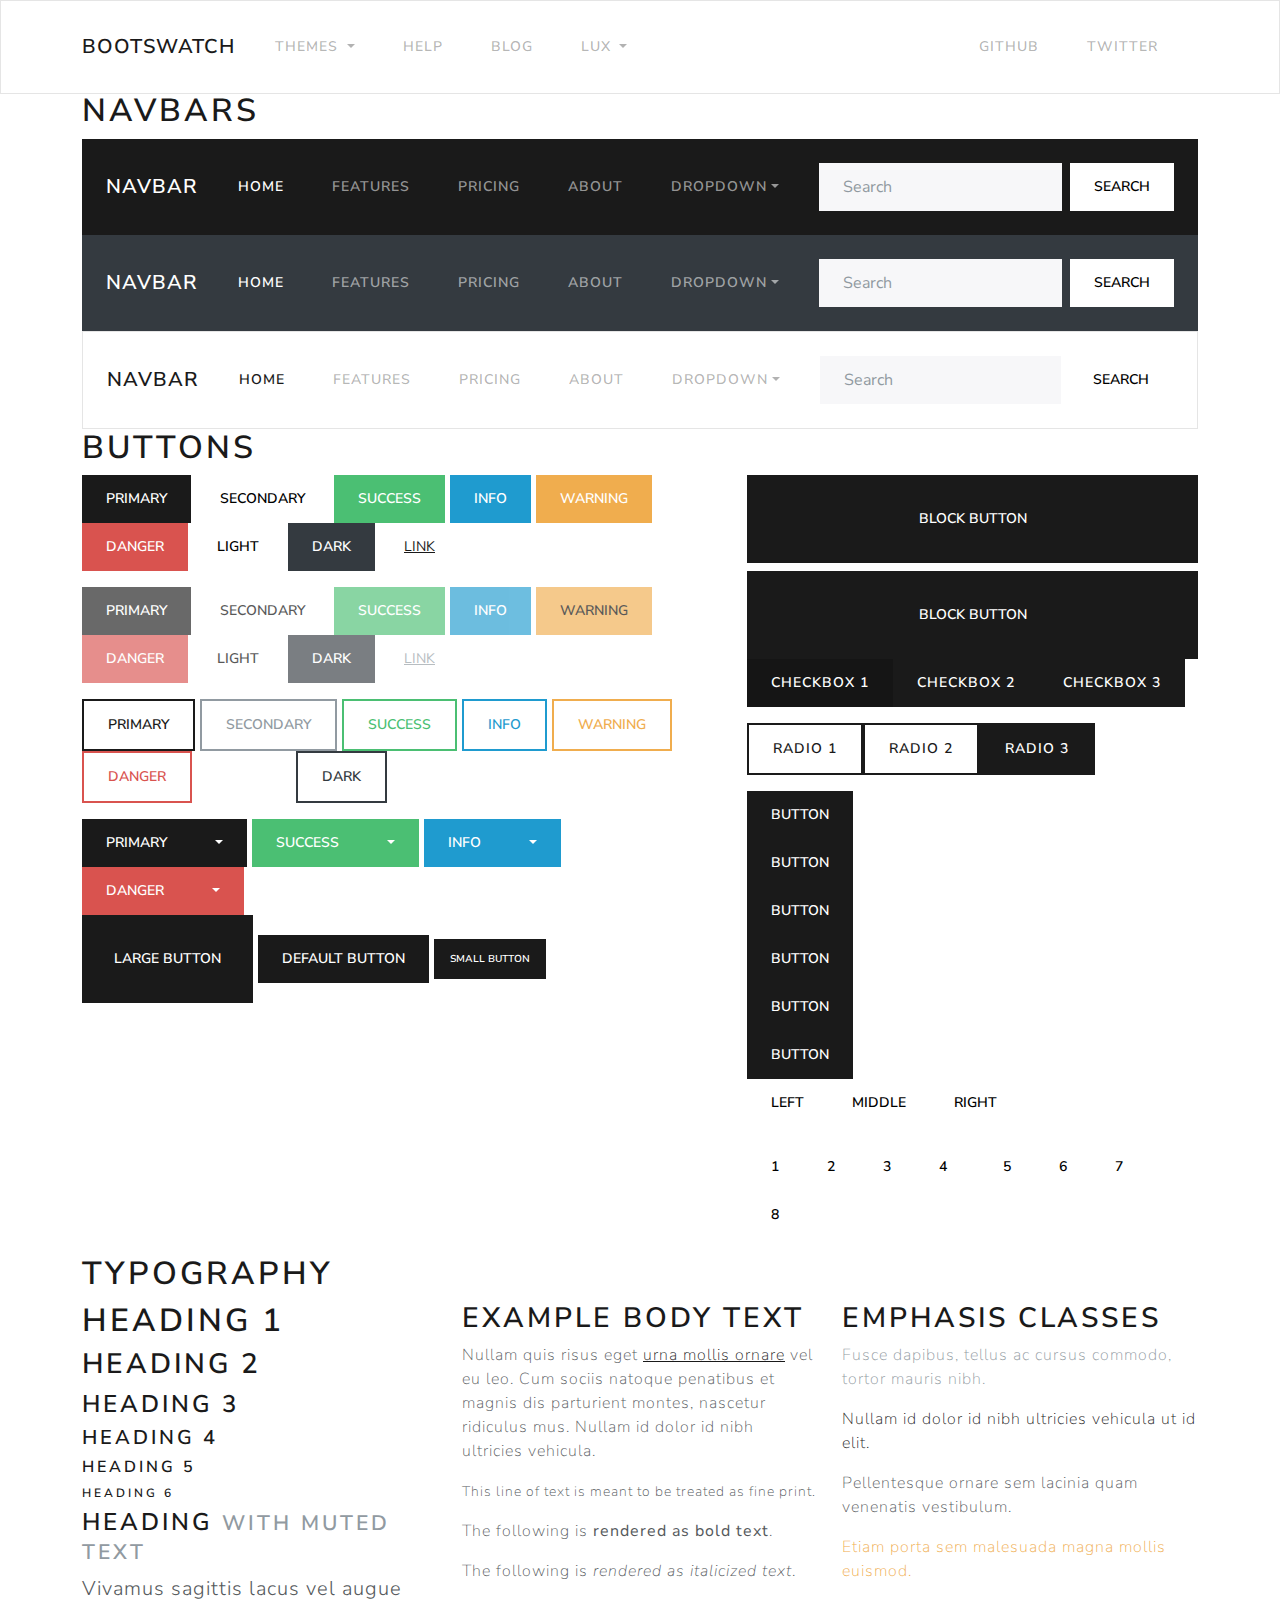
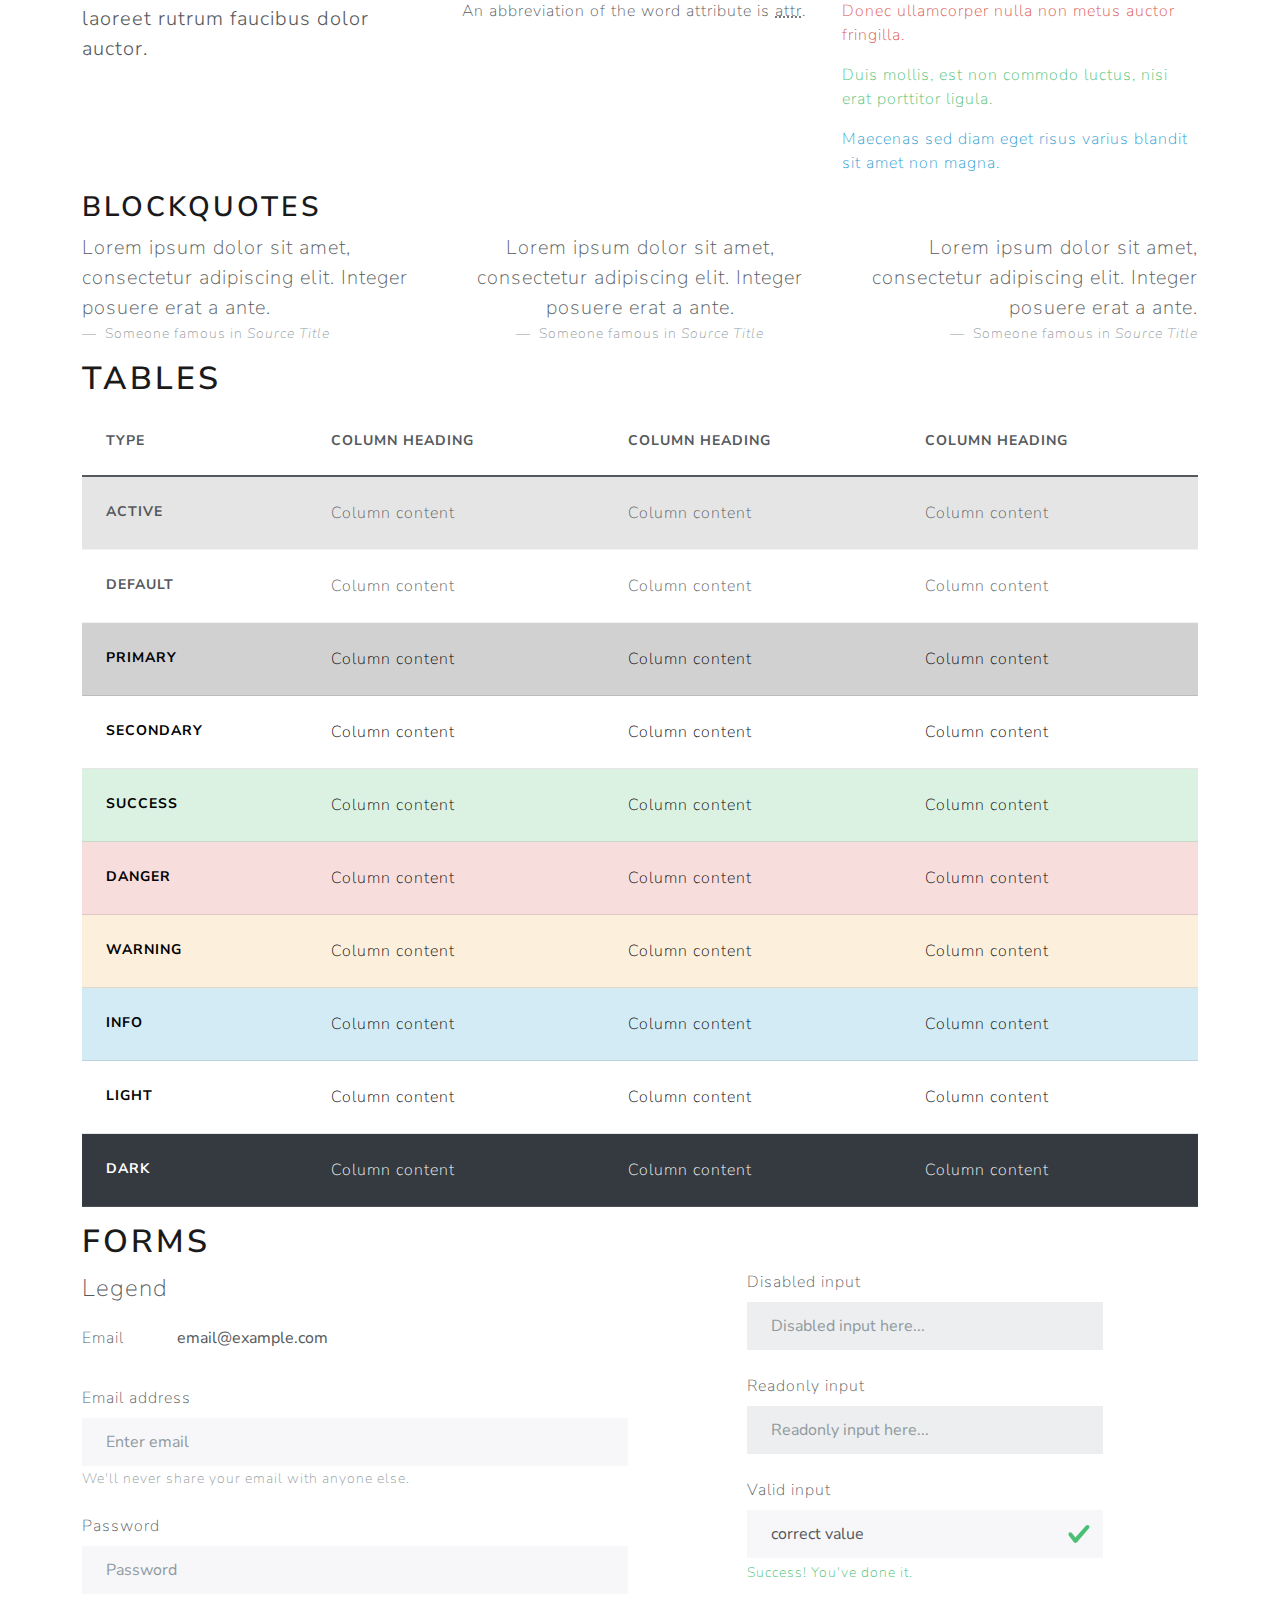
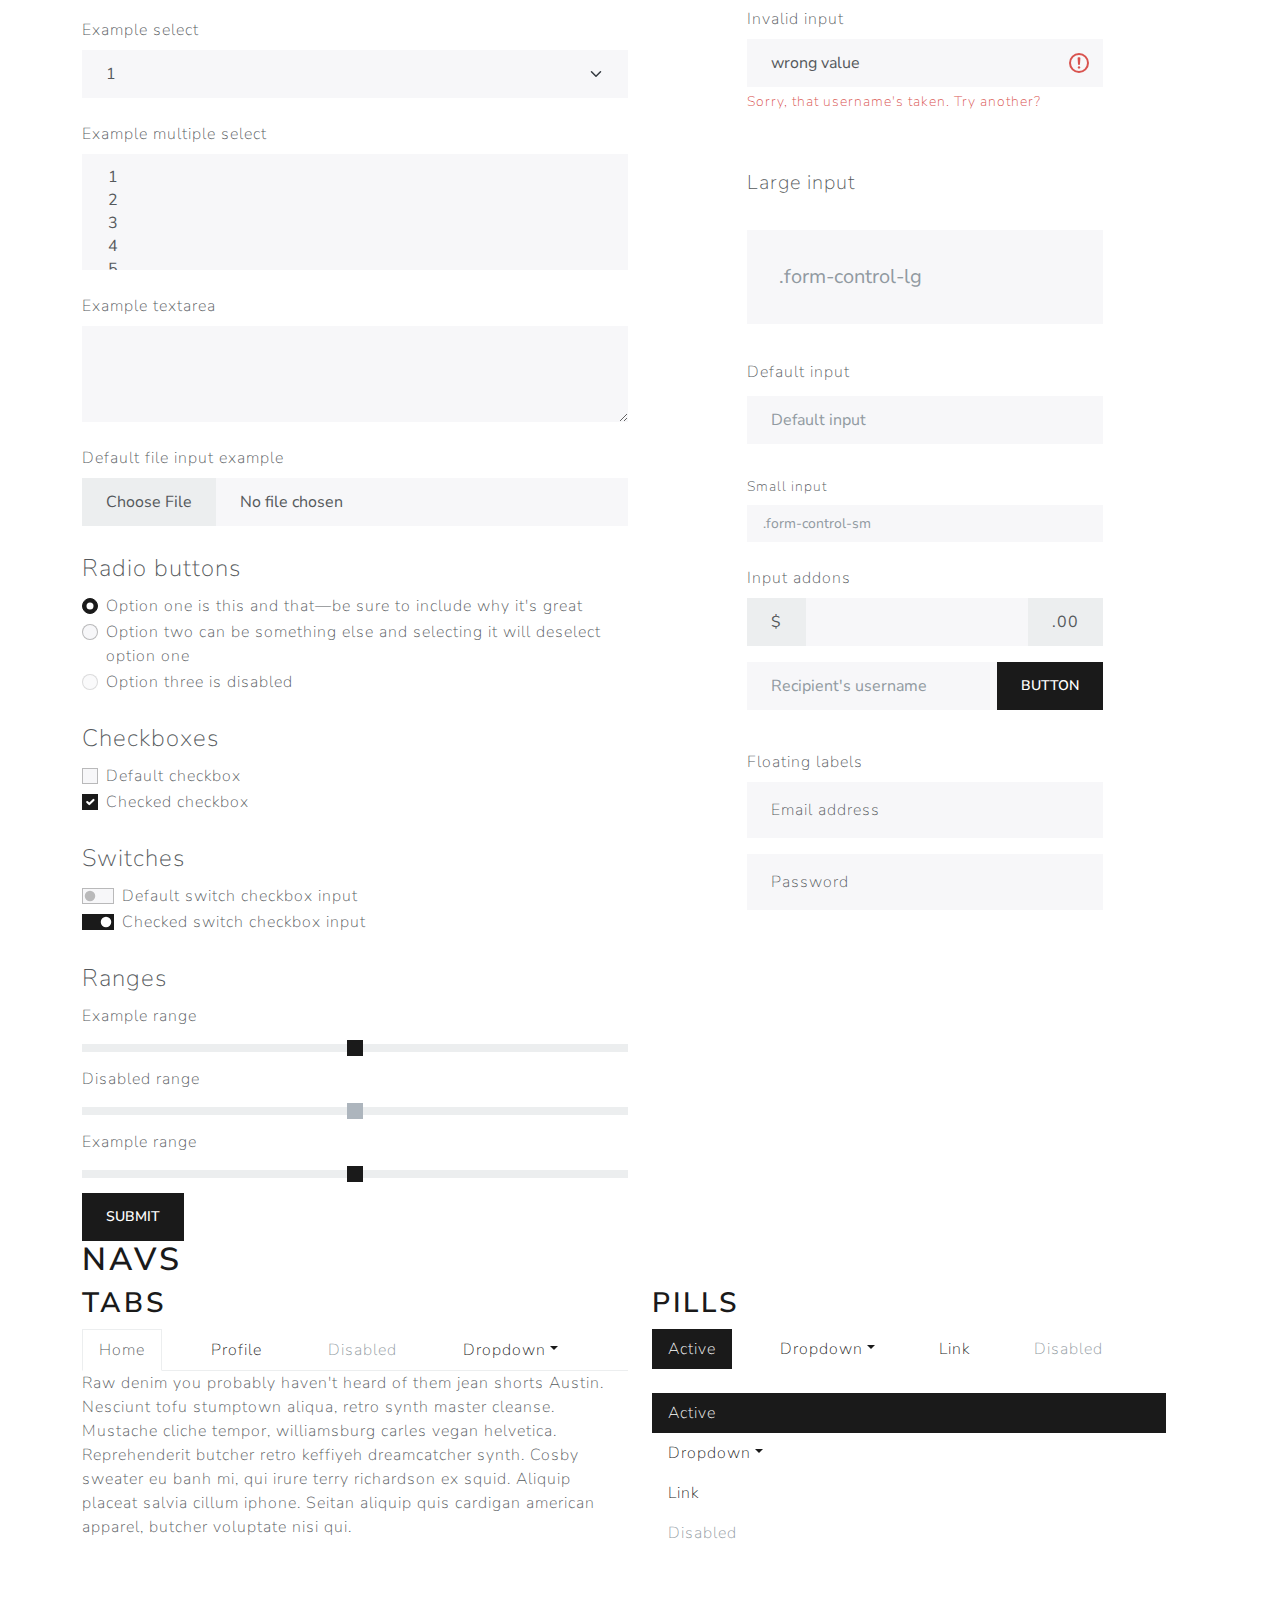
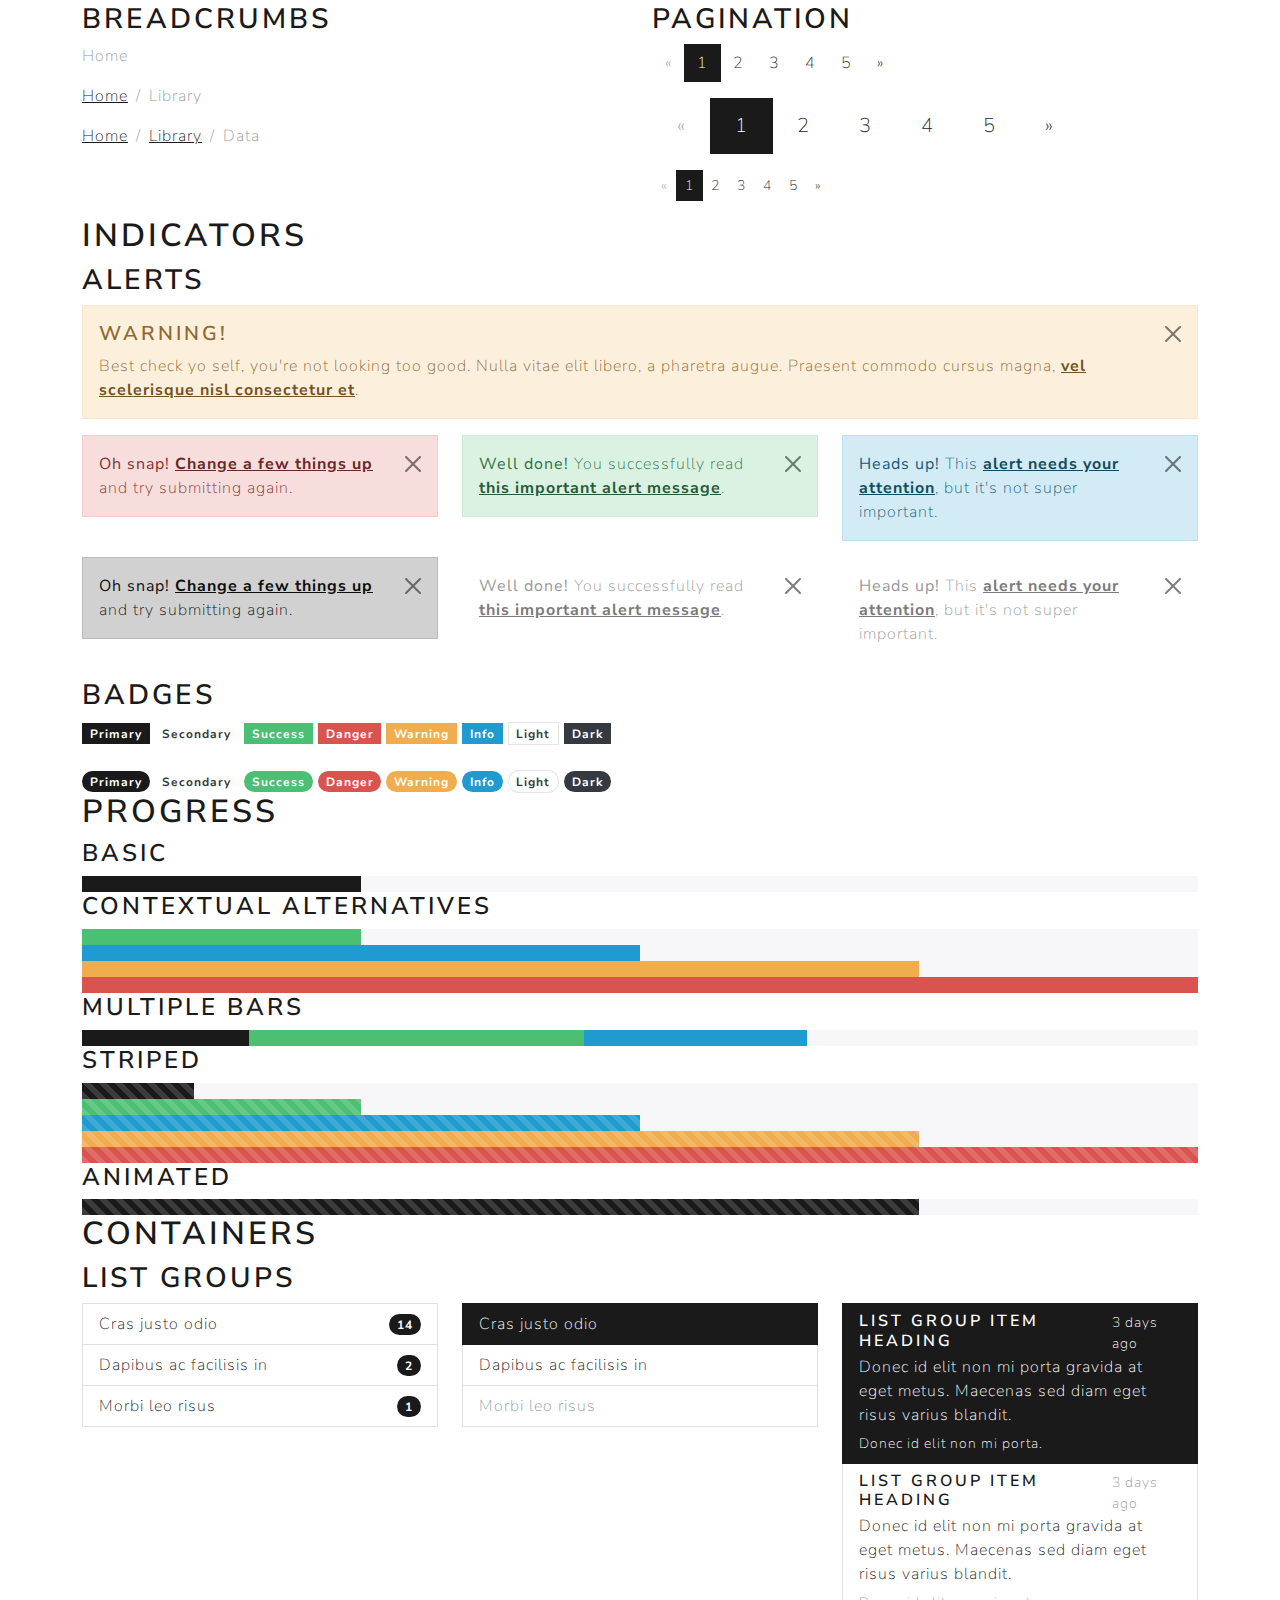
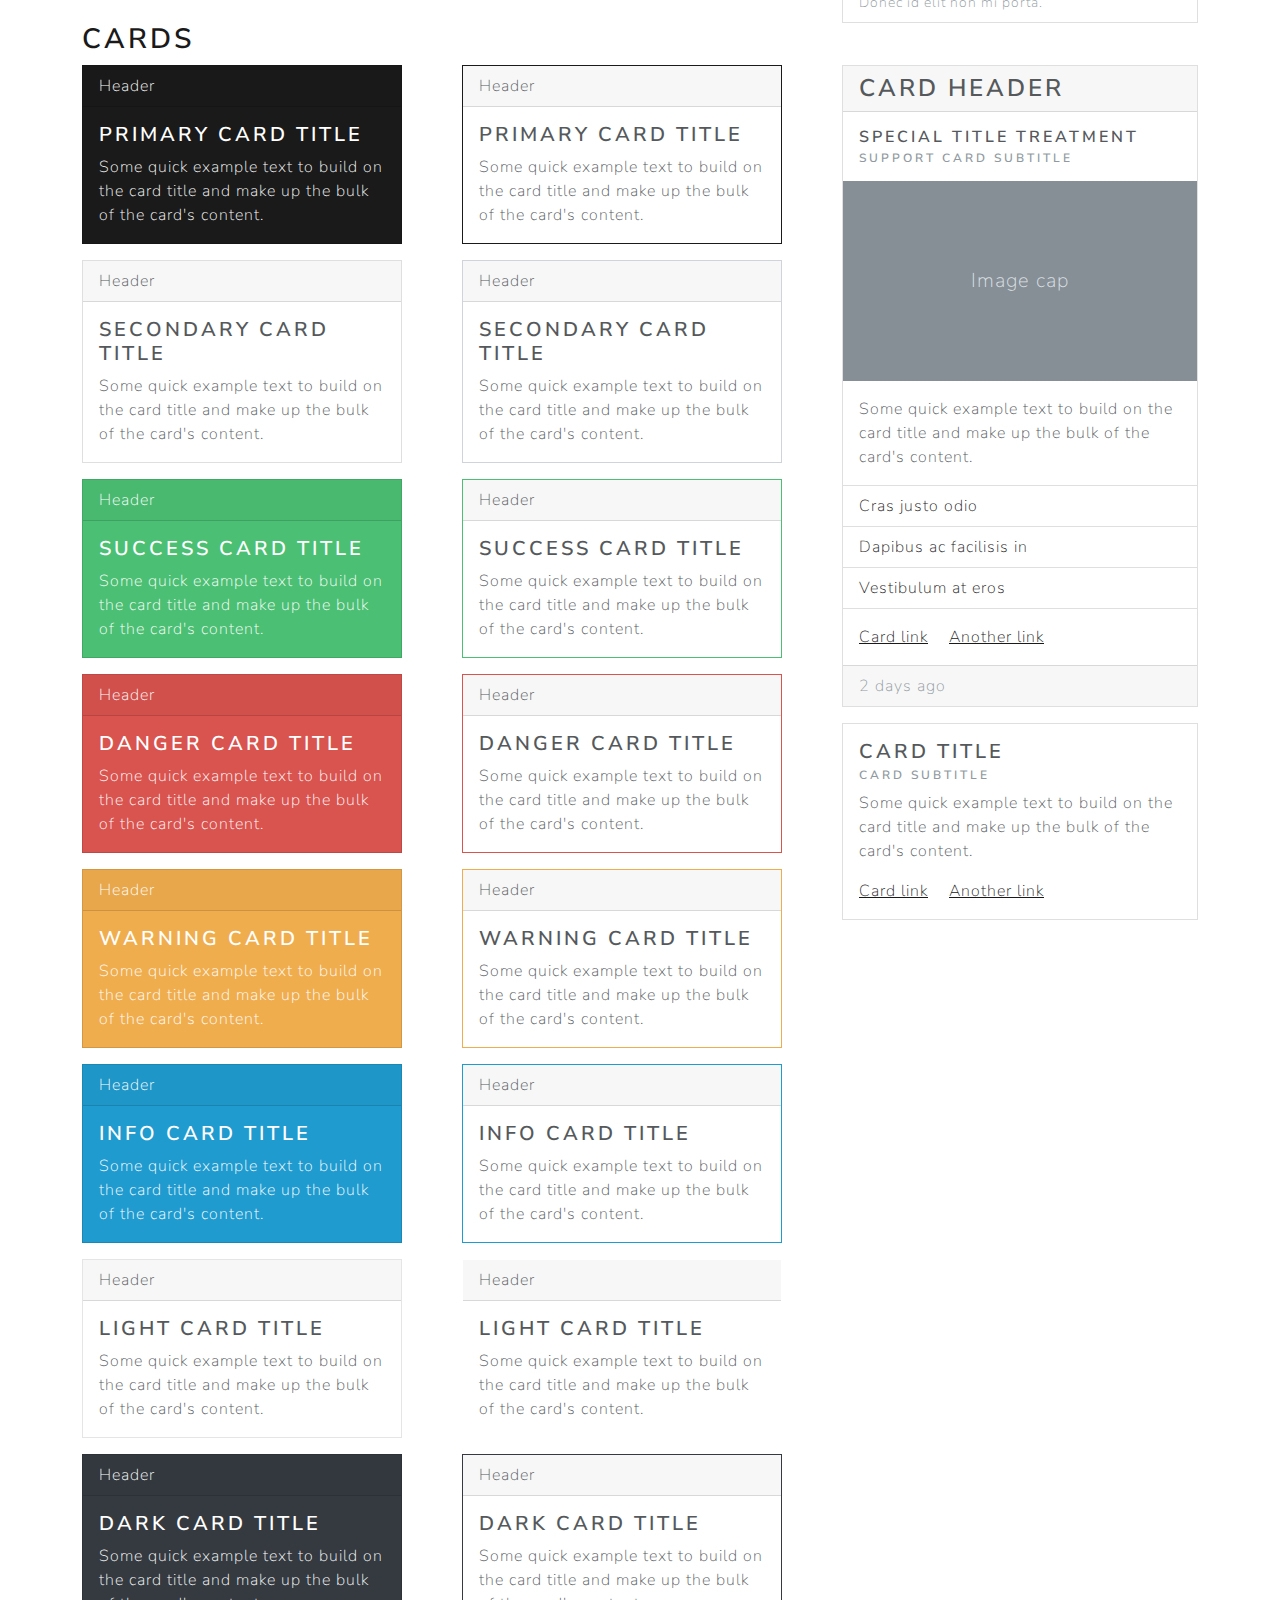
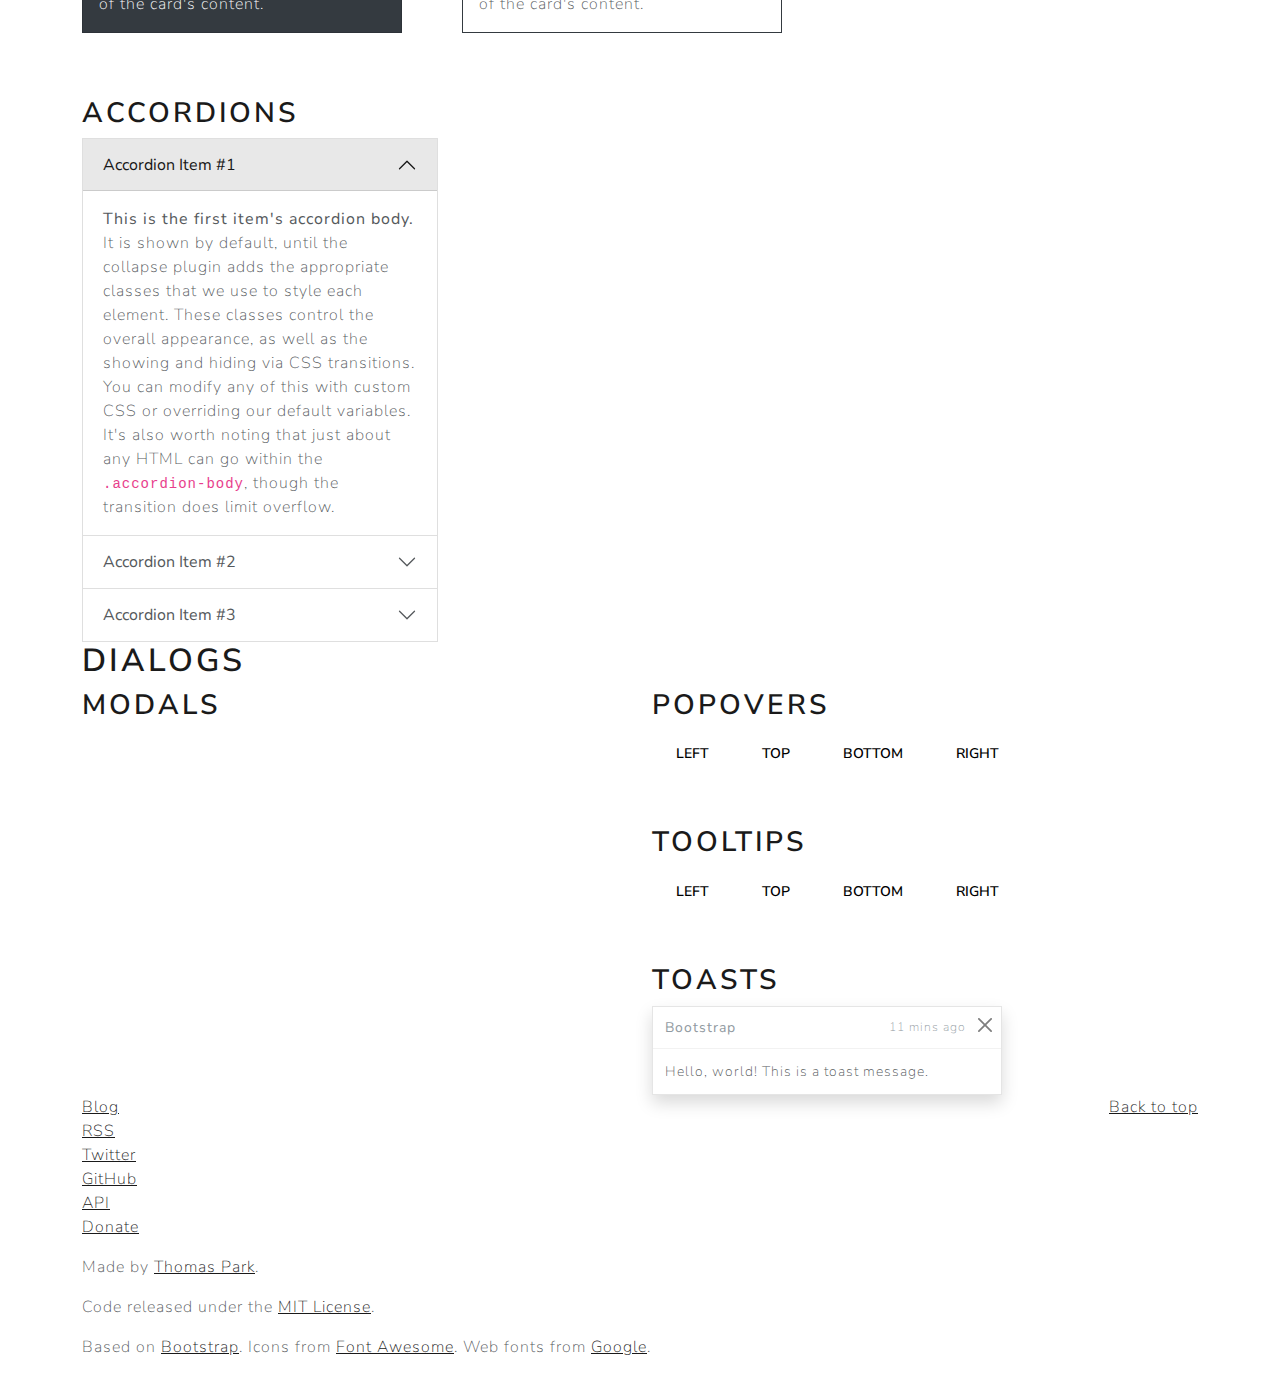
==== index.html @ d70de9db "projet molécules et organismes" ====
<!DOCTYPE html>
<html lang="en">
  <head>
    <meta charset="utf-8">
    <title>Bootswatch: Lux</title>
    <meta name="viewport" content="width=device-width, initial-scale=1">
    <link rel="stylesheet" href="../5/lux/bootstrap.css">
    <link rel="stylesheet" href="../_vendor/font-awesome/css/font-awesome.min.css">
    <link rel="stylesheet" href="../_vendor/prismjs/themes/prism-okaidia.css">
    <link rel="stylesheet" href="../_assets/css/custom.min.css">
    <link rel="stylesheet" href="style.css">
    <!-- Global Site Tag (gtag.js) - Google Analytics -->
    <script async src="https://www.googletagmanager.com/gtag/js?id=UA-23019901-1"></script>
    <script>
      window.dataLayer = window.dataLayer || [];
      function gtag(){dataLayer.push(arguments);}
      gtag('js', new Date());

      gtag('config', 'UA-23019901-1');
    </script>
  </head>
  <body>
    <div class="navbar navbar-expand-lg fixed-top navbar-light bg-light">
      <div class="container">
        <a href="../" class="navbar-brand">Bootswatch</a>
        <button class="navbar-toggler" type="button" data-bs-toggle="collapse" data-bs-target="#navbarResponsive" aria-controls="navbarResponsive" aria-expanded="false" aria-label="Toggle navigation">
          <span class="navbar-toggler-icon"></span>
        </button>
        <div class="collapse navbar-collapse" id="navbarResponsive">
          <ul class="navbar-nav">
            <li class="nav-item dropdown">
              <a class="nav-link dropdown-toggle" data-bs-toggle="dropdown" href="#" id="themes">Themes <span class="caret"></span></a>
              <div class="dropdown-menu" aria-labelledby="themes">
                <a class="dropdown-item" href="../default/">Default</a>
                <div class="dropdown-divider"></div>
                <a class="dropdown-item" href="../cerulean/">Cerulean</a>
                <a class="dropdown-item" href="../cosmo/">Cosmo</a>
                <a class="dropdown-item" href="../cyborg/">Cyborg</a>
                <a class="dropdown-item" href="../darkly/">Darkly</a>
                <a class="dropdown-item" href="../flatly/">Flatly</a>
                <a class="dropdown-item" href="../journal/">Journal</a>
                <a class="dropdown-item" href="../litera/">Litera</a>
                <a class="dropdown-item" href="../lumen/">Lumen</a>
                <a class="dropdown-item" href="../lux/">Lux</a>
                <a class="dropdown-item" href="../materia/">Materia</a>
                <a class="dropdown-item" href="../minty/">Minty</a>
                <a class="dropdown-item" href="../morph/">Morph</a>
                <a class="dropdown-item" href="../pulse/">Pulse</a>
                <a class="dropdown-item" href="../quartz/">Quartz</a>
                <a class="dropdown-item" href="../sandstone/">Sandstone</a>
                <a class="dropdown-item" href="../simplex/">Simplex</a>
                <a class="dropdown-item" href="../sketchy/">Sketchy</a>
                <a class="dropdown-item" href="../slate/">Slate</a>
                <a class="dropdown-item" href="../solar/">Solar</a>
                <a class="dropdown-item" href="../spacelab/">Spacelab</a>
                <a class="dropdown-item" href="../superhero/">Superhero</a>
                <a class="dropdown-item" href="../united/">United</a>
                <a class="dropdown-item" href="../vapor/">Vapor</a>
                <a class="dropdown-item" href="../yeti/">Yeti</a>
                <a class="dropdown-item" href="../zephyr/">Zephyr</a>
              </div>
            </li>
            <li class="nav-item">
              <a class="nav-link" href="../help/">Help</a>
            </li>
            <li class="nav-item">
              <a class="nav-link" href="https://blog.bootswatch.com/">Blog</a>
            </li>
            <li class="nav-item dropdown">
              <a class="nav-link dropdown-toggle" data-bs-toggle="dropdown" href="#" id="download">Lux <span class="caret"></span></a>
              <div class="dropdown-menu" aria-labelledby="download">
                <a class="dropdown-item" rel="noopener" target="_blank" href="https://jsfiddle.net/bootswatch/9s3xb42u/">Open in JSFiddle</a>
                <div class="dropdown-divider"></div>
                <a class="dropdown-item" href="../5/lux/bootstrap.min.css" download>bootstrap.min.css</a>
                <a class="dropdown-item" href="../5/lux/bootstrap.css" download>bootstrap.css</a>
                <div class="dropdown-divider"></div>
                <a class="dropdown-item" href="../5/lux/_variables.scss" download>_variables.scss</a>
                <a class="dropdown-item" href="../5/lux/_bootswatch.scss" download>_bootswatch.scss</a>
              </div>
            </li>
          </ul>
          <ul class="navbar-nav ms-md-auto">
            <li class="nav-item">
              <a target="_blank" rel="noopener" class="nav-link" href="https://github.com/thomaspark/bootswatch/"><i class="fa fa-github"></i> GitHub</a>
            </li>
            <li class="nav-item">
              <a target="_blank" rel="noopener" class="nav-link" href="https://twitter.com/bootswatch"><i class="fa fa-twitter"></i> Twitter</a>
            </li>
          </ul>
        </div>
      </div>
    </div>

    <div class="container">
      <div class="page-header" id="banner">
        <div class="row">
          <div class="col-lg-8 col-md-7 col-sm-6">
            <h1>Lux</h1>
            <p class="lead">A touch of class</p>
          </div>
          <div class="col-lg-4 col-md-5 col-sm-6">
            <div class="sponsor">
              <script async src="https://cdn.carbonads.com/carbon.js?serve=CKYIE23N&placement=bootswatchcom" id="_carbonads_js"></script>
            </div>
          </div>
        </div>
      </div>

      <!-- Navbar
      ================================================== -->
      <div class="bs-docs-section clearfix">
        <div class="row">
          <div class="col-lg-12">
            <div class="page-header">
              <h1 id="navbars">Navbars</h1>
            </div>

            <div class="bs-component">
              <nav class="navbar navbar-expand-lg navbar-dark bg-primary">
                <div class="container-fluid">
                  <a class="navbar-brand" href="#">Navbar</a>
                  <button class="navbar-toggler" type="button" data-bs-toggle="collapse" data-bs-target="#navbarColor01" aria-controls="navbarColor01" aria-expanded="false" aria-label="Toggle navigation">
                    <span class="navbar-toggler-icon"></span>
                  </button>

                  <div class="collapse navbar-collapse" id="navbarColor01">
                    <ul class="navbar-nav me-auto">
                      <li class="nav-item">
                        <a class="nav-link active" href="#">Home
                          <span class="visually-hidden">(current)</span>
                        </a>
                      </li>
                      <li class="nav-item">
                        <a class="nav-link" href="#">Features</a>
                      </li>
                      <li class="nav-item">
                        <a class="nav-link" href="#">Pricing</a>
                      </li>
                      <li class="nav-item">
                        <a class="nav-link" href="#">About</a>
                      </li>
                      <li class="nav-item dropdown">
                        <a class="nav-link dropdown-toggle" data-bs-toggle="dropdown" href="#" role="button" aria-haspopup="true" aria-expanded="false">Dropdown</a>
                        <div class="dropdown-menu">
                          <a class="dropdown-item" href="#">Action</a>
                          <a class="dropdown-item" href="#">Another action</a>
                          <a class="dropdown-item" href="#">Something else here</a>
                          <div class="dropdown-divider"></div>
                          <a class="dropdown-item" href="#">Separated link</a>
                        </div>
                      </li>
                    </ul>
                    <form class="d-flex">
                      <input class="form-control me-sm-2" type="text" placeholder="Search">
                      <button class="btn btn-secondary my-2 my-sm-0" type="submit">Search</button>
                    </form>
                  </div>
                </div>
              </nav>
            </div>

            <div class="bs-component">
              <nav class="navbar navbar-expand-lg navbar-dark bg-dark">
                <div class="container-fluid">
                  <a class="navbar-brand" href="#">Navbar</a>
                  <button class="navbar-toggler" type="button" data-bs-toggle="collapse" data-bs-target="#navbarColor02" aria-controls="navbarColor02" aria-expanded="false" aria-label="Toggle navigation">
                    <span class="navbar-toggler-icon"></span>
                  </button>

                  <div class="collapse navbar-collapse" id="navbarColor02">
                    <ul class="navbar-nav me-auto">
                      <li class="nav-item">
                        <a class="nav-link active" href="#">Home
                          <span class="visually-hidden">(current)</span>
                        </a>
                      </li>
                      <li class="nav-item">
                        <a class="nav-link" href="#">Features</a>
                      </li>
                      <li class="nav-item">
                        <a class="nav-link" href="#">Pricing</a>
                      </li>
                      <li class="nav-item">
                        <a class="nav-link" href="#">About</a>
                      </li>
                      <li class="nav-item dropdown">
                        <a class="nav-link dropdown-toggle" data-bs-toggle="dropdown" href="#" role="button" aria-haspopup="true" aria-expanded="false">Dropdown</a>
                        <div class="dropdown-menu">
                          <a class="dropdown-item" href="#">Action</a>
                          <a class="dropdown-item" href="#">Another action</a>
                          <a class="dropdown-item" href="#">Something else here</a>
                          <div class="dropdown-divider"></div>
                          <a class="dropdown-item" href="#">Separated link</a>
                        </div>
                      </li>
                    </ul>
                    <form class="d-flex">
                      <input class="form-control me-sm-2" type="text" placeholder="Search">
                      <button class="btn btn-secondary my-2 my-sm-0" type="submit">Search</button>
                    </form>
                  </div>
                </div>
              </nav>
            </div>

            <div class="bs-component">
              <nav class="navbar navbar-expand-lg navbar-light bg-light">
                <div class="container-fluid">
                  <a class="navbar-brand" href="#">Navbar</a>
                  <button class="navbar-toggler" type="button" data-bs-toggle="collapse" data-bs-target="#navbarColor03" aria-controls="navbarColor03" aria-expanded="false" aria-label="Toggle navigation">
                    <span class="navbar-toggler-icon"></span>
                  </button>

                  <div class="collapse navbar-collapse" id="navbarColor03">
                    <ul class="navbar-nav me-auto">
                      <li class="nav-item">
                        <a class="nav-link active" href="#">Home
                          <span class="visually-hidden">(current)</span>
                        </a>
                      </li>
                      <li class="nav-item">
                        <a class="nav-link" href="#">Features</a>
                      </li>
                      <li class="nav-item">
                        <a class="nav-link" href="#">Pricing</a>
                      </li>
                      <li class="nav-item">
                        <a class="nav-link" href="#">About</a>
                      </li>
                      <li class="nav-item dropdown">
                        <a class="nav-link dropdown-toggle" data-bs-toggle="dropdown" href="#" role="button" aria-haspopup="true" aria-expanded="false">Dropdown</a>
                        <div class="dropdown-menu">
                          <a class="dropdown-item" href="#">Action</a>
                          <a class="dropdown-item" href="#">Another action</a>
                          <a class="dropdown-item" href="#">Something else here</a>
                          <div class="dropdown-divider"></div>
                          <a class="dropdown-item" href="#">Separated link</a>
                        </div>
                      </li>
                    </ul>
                    <form class="d-flex">
                      <input class="form-control me-sm-2" type="text" placeholder="Search">
                      <button class="btn btn-secondary my-2 my-sm-0" type="submit">Search</button>
                    </form>
                  </div>
                </div>
              </nav>
            </div>

          </div>
        </div>
      </div>

      <!-- Buttons
      ================================================== -->
      <div class="bs-docs-section">
        <div class="page-header">
          <div class="row">
            <div class="col-lg-12">
              <h1 id="buttons">Buttons</h1>
            </div>
          </div>
        </div>

        <div class="row">
          <div class="col-lg-7">
            <p class="bs-component">
              <button type="button" class="btn btn-primary">Primary</button>
              <button type="button" class="btn btn-secondary">Secondary</button>
              <button type="button" class="btn btn-success">Success</button>
              <button type="button" class="btn btn-info">Info</button>
              <button type="button" class="btn btn-warning">Warning</button>
              <button type="button" class="btn btn-danger">Danger</button>
              <button type="button" class="btn btn-light">Light</button>
              <button type="button" class="btn btn-dark">Dark</button>
              <button type="button" class="btn btn-link">Link</button>
            </p>

            <p class="bs-component">
              <button type="button" class="btn btn-primary disabled">Primary</button>
              <button type="button" class="btn btn-secondary disabled">Secondary</button>
              <button type="button" class="btn btn-success disabled">Success</button>
              <button type="button" class="btn btn-info disabled">Info</button>
              <button type="button" class="btn btn-warning disabled">Warning</button>
              <button type="button" class="btn btn-danger disabled">Danger</button>
              <button type="button" class="btn btn-light disabled">Light</button>
              <button type="button" class="btn btn-dark disabled">Dark</button>
              <button type="button" class="btn btn-link disabled">Link</button>
            </p>

            <p class="bs-component">
              <button type="button" class="btn btn-outline-primary">Primary</button>
              <button type="button" class="btn btn-outline-secondary">Secondary</button>
              <button type="button" class="btn btn-outline-success">Success</button>
              <button type="button" class="btn btn-outline-info">Info</button>
              <button type="button" class="btn btn-outline-warning">Warning</button>
              <button type="button" class="btn btn-outline-danger">Danger</button>
              <button type="button" class="btn btn-outline-light">Light</button>
              <button type="button" class="btn btn-outline-dark">Dark</button>
            </p>

            <div class="bs-component">
              <div class="btn-group" role="group" aria-label="Button group with nested dropdown">
                <button type="button" class="btn btn-primary">Primary</button>
                <div class="btn-group" role="group">
                  <button id="btnGroupDrop1" type="button" class="btn btn-primary dropdown-toggle" data-bs-toggle="dropdown" aria-haspopup="true" aria-expanded="false"></button>
                  <div class="dropdown-menu" aria-labelledby="btnGroupDrop1">
                    <a class="dropdown-item" href="#">Dropdown link</a>
                    <a class="dropdown-item" href="#">Dropdown link</a>
                  </div>
                </div>
              </div>

              <div class="btn-group" role="group" aria-label="Button group with nested dropdown">
                <button type="button" class="btn btn-success">Success</button>
                <div class="btn-group" role="group">
                  <button id="btnGroupDrop2" type="button" class="btn btn-success dropdown-toggle" data-bs-toggle="dropdown" aria-haspopup="true" aria-expanded="false"></button>
                  <div class="dropdown-menu" aria-labelledby="btnGroupDrop2">
                    <a class="dropdown-item" href="#">Dropdown link</a>
                    <a class="dropdown-item" href="#">Dropdown link</a>
                  </div>
                </div>
              </div>

              <div class="btn-group" role="group" aria-label="Button group with nested dropdown">
                <button type="button" class="btn btn-info">Info</button>
                <div class="btn-group" role="group">
                  <button id="btnGroupDrop3" type="button" class="btn btn-info dropdown-toggle" data-bs-toggle="dropdown" aria-haspopup="true" aria-expanded="false"></button>
                  <div class="dropdown-menu" aria-labelledby="btnGroupDrop3">
                    <a class="dropdown-item" href="#">Dropdown link</a>
                    <a class="dropdown-item" href="#">Dropdown link</a>
                  </div>
                </div>
              </div>

              <div class="btn-group" role="group" aria-label="Button group with nested dropdown">
                <button type="button" class="btn btn-danger">Danger</button>
                <div class="btn-group" role="group">
                  <button id="btnGroupDrop4" type="button" class="btn btn-danger dropdown-toggle" data-bs-toggle="dropdown" aria-haspopup="true" aria-expanded="false"></button>
                  <div class="dropdown-menu" aria-labelledby="btnGroupDrop4">
                    <a class="dropdown-item" href="#">Dropdown link</a>
                    <a class="dropdown-item" href="#">Dropdown link</a>
                  </div>
                </div>
              </div>
            </div>

            <div class="bs-component">
              <button type="button" class="btn btn-primary btn-lg">Large button</button>
              <button type="button" class="btn btn-primary">Default button</button>
              <button type="button" class="btn btn-primary btn-sm">Small button</button>
            </div>
          </div>
          <div class="col-lg-5">
            <div class="bs-component">
              <div class="d-grid gap-2">
                <button class="btn btn-lg btn-primary" type="button">Block button</button>
                <button class="btn btn-lg btn-primary" type="button">Block button</button>
              </div>
            </div>

            <div class="bs-component mb-3">
              <div class="btn-group" role="group" aria-label="Basic checkbox toggle button group">
                <input type="checkbox" class="btn-check" id="btncheck1" checked autocomplete="off">
                <label class="btn btn-primary" for="btncheck1">Checkbox 1</label>
                <input type="checkbox" class="btn-check" id="btncheck2" autocomplete="off">
                <label class="btn btn-primary" for="btncheck2">Checkbox 2</label>
                <input type="checkbox" class="btn-check" id="btncheck3" autocomplete="off">
                <label class="btn btn-primary" for="btncheck3">Checkbox 3</label>
              </div>
            </div>

            <div class="bs-component mb-3">
              <div class="btn-group" role="group" aria-label="Basic radio toggle button group">
                <input type="radio" class="btn-check" name="btnradio" id="btnradio1" autocomplete="off" checked>
                <label class="btn btn-outline-primary" for="btnradio1">Radio 1</label>
                <input type="radio" class="btn-check" name="btnradio" id="btnradio2" autocomplete="off" checked>
                <label class="btn btn-outline-primary" for="btnradio2">Radio 2</label>
                <input type="radio" class="btn-check" name="btnradio" id="btnradio3" autocomplete="off" checked>
                <label class="btn btn-outline-primary" for="btnradio3">Radio 3</label>
              </div>
            </div>

            <div class="bs-component">
              <div class="btn-group-vertical">
                <button type="button" class="btn btn-primary">Button</button>
                <button type="button" class="btn btn-primary">Button</button>
                <button type="button" class="btn btn-primary">Button</button>
                <button type="button" class="btn btn-primary">Button</button>
                <button type="button" class="btn btn-primary">Button</button>
                <button type="button" class="btn btn-primary">Button</button>
              </div>
            </div>

            <div class="bs-component mb-3">
              <div class="btn-group" role="group" aria-label="Basic example">
                <button type="button" class="btn btn-secondary">Left</button>
                <button type="button" class="btn btn-secondary">Middle</button>
                <button type="button" class="btn btn-secondary">Right</button>
              </div>
            </div>

            <div class="bs-component mb-3">
              <div class="btn-toolbar" role="toolbar" aria-label="Toolbar with button groups">
                <div class="btn-group me-2" role="group" aria-label="First group">
                  <button type="button" class="btn btn-secondary">1</button>
                  <button type="button" class="btn btn-secondary">2</button>
                  <button type="button" class="btn btn-secondary">3</button>
                  <button type="button" class="btn btn-secondary">4</button>
                </div>
                <div class="btn-group me-2" role="group" aria-label="Second group">
                  <button type="button" class="btn btn-secondary">5</button>
                  <button type="button" class="btn btn-secondary">6</button>
                  <button type="button" class="btn btn-secondary">7</button>
                </div>
                <div class="btn-group" role="group" aria-label="Third group">
                  <button type="button" class="btn btn-secondary">8</button>
                </div>
              </div>
            </div>
          </div>
        </div>
      </div>

      <!-- Typography
      ================================================== -->
      <div class="bs-docs-section">
        <div class="row">
          <div class="col-lg-12">
            <div class="page-header">
              <h1 id="typography">Typography</h1>
            </div>
          </div>
        </div>

        <!-- Headings -->

        <div class="row">
          <div class="col-lg-4">
            <div class="bs-component">
              <h1>Heading 1</h1>
              <h2>Heading 2</h2>
              <h3>Heading 3</h3>
              <h4>Heading 4</h4>
              <h5>Heading 5</h5>
              <h6>Heading 6</h6>
              <h3>
                Heading
                <small class="text-muted">with muted text</small>
              </h3>
              <p class="lead">Vivamus sagittis lacus vel augue laoreet rutrum faucibus dolor auctor.</p>
            </div>
          </div>
          <div class="col-lg-4">
            <div class="bs-component">
              <h2>Example body text</h2>
              <p>Nullam quis risus eget <a href="#">urna mollis ornare</a> vel eu leo. Cum sociis natoque penatibus et magnis dis parturient montes, nascetur ridiculus mus. Nullam id dolor id nibh ultricies vehicula.</p>
              <p><small>This line of text is meant to be treated as fine print.</small></p>
              <p>The following is <strong>rendered as bold text</strong>.</p>
              <p>The following is <em>rendered as italicized text</em>.</p>
              <p>An abbreviation of the word attribute is <abbr title="attribute">attr</abbr>.</p>
            </div>
          </div>
          <div class="col-lg-4">
            <div class="bs-component">
              <h2>Emphasis classes</h2>
              <p class="text-muted">Fusce dapibus, tellus ac cursus commodo, tortor mauris nibh.</p>
              <p class="text-primary">Nullam id dolor id nibh ultricies vehicula ut id elit.</p>
              <p class="text-secondary">Pellentesque ornare sem lacinia quam venenatis vestibulum.</p>
              <p class="text-warning">Etiam porta sem malesuada magna mollis euismod.</p>
              <p class="text-danger">Donec ullamcorper nulla non metus auctor fringilla.</p>
              <p class="text-success">Duis mollis, est non commodo luctus, nisi erat porttitor ligula.</p>
              <p class="text-info">Maecenas sed diam eget risus varius blandit sit amet non magna.</p>
            </div>
          </div>
        </div>

        <!-- Blockquotes -->

        <div class="row">
          <div class="col-lg-12">
            <h2 id="type-blockquotes">Blockquotes</h2>
          </div>
        </div>
        <div class="row">
          <div class="col-lg-4">
            <div class="bs-component">
              <figure>
                <blockquote class="blockquote">
                  <p class="mb-0">Lorem ipsum dolor sit amet, consectetur adipiscing elit. Integer posuere erat a ante.</p>
  
                </blockquote>
                <figcaption class="blockquote-footer">
                  Someone famous in <cite title="Source Title">Source Title</cite>
                </figcaption>
              </figure>
            </div>
          </div>
          <div class="col-lg-4">
            <div class="bs-component">
              <figure class="text-center">
                <blockquote class="blockquote">
                  <p class="mb-0">Lorem ipsum dolor sit amet, consectetur adipiscing elit. Integer posuere erat a ante.</p>
  
                </blockquote>
                <figcaption class="blockquote-footer">
                  Someone famous in <cite title="Source Title">Source Title</cite>
                </figcaption>
              </figure>
            </div>
          </div>
          <div class="col-lg-4">
            <div class="bs-component">
              <figure class="text-end">
                <blockquote class="blockquote">
                  <p class="mb-0">Lorem ipsum dolor sit amet, consectetur adipiscing elit. Integer posuere erat a ante.</p>
  
                </blockquote>
                <figcaption class="blockquote-footer">
                  Someone famous in <cite title="Source Title">Source Title</cite>
                </figcaption>
              </figure>
            </div>
          </div>
        </div>
      </div>

      <!-- Tables
      ================================================== -->
      <div class="bs-docs-section">
        <div class="row">
          <div class="col-lg-12">
            <div class="page-header">
              <h1 id="tables">Tables</h1>
            </div>

            <div class="bs-component">
              <table class="table table-hover">
                <thead>
                  <tr>
                    <th scope="col">Type</th>
                    <th scope="col">Column heading</th>
                    <th scope="col">Column heading</th>
                    <th scope="col">Column heading</th>
                  </tr>
                </thead>
                <tbody>
                  <tr class="table-active">
                    <th scope="row">Active</th>
                    <td>Column content</td>
                    <td>Column content</td>
                    <td>Column content</td>
                  </tr>
                  <tr>
                    <th scope="row">Default</th>
                    <td>Column content</td>
                    <td>Column content</td>
                    <td>Column content</td>
                  </tr>
                  <tr class="table-primary">
                    <th scope="row">Primary</th>
                    <td>Column content</td>
                    <td>Column content</td>
                    <td>Column content</td>
                  </tr>
                  <tr class="table-secondary">
                    <th scope="row">Secondary</th>
                    <td>Column content</td>
                    <td>Column content</td>
                    <td>Column content</td>
                  </tr>
                  <tr class="table-success">
                    <th scope="row">Success</th>
                    <td>Column content</td>
                    <td>Column content</td>
                    <td>Column content</td>
                  </tr>
                  <tr class="table-danger">
                    <th scope="row">Danger</th>
                    <td>Column content</td>
                    <td>Column content</td>
                    <td>Column content</td>
                  </tr>
                  <tr class="table-warning">
                    <th scope="row">Warning</th>
                    <td>Column content</td>
                    <td>Column content</td>
                    <td>Column content</td>
                  </tr>
                  <tr class="table-info">
                    <th scope="row">Info</th>
                    <td>Column content</td>
                    <td>Column content</td>
                    <td>Column content</td>
                  </tr>
                  <tr class="table-light">
                    <th scope="row">Light</th>
                    <td>Column content</td>
                    <td>Column content</td>
                    <td>Column content</td>
                  </tr>
                  <tr class="table-dark">
                    <th scope="row">Dark</th>
                    <td>Column content</td>
                    <td>Column content</td>
                    <td>Column content</td>
                  </tr>
                </tbody>
              </table>
            </div><!-- /example -->
          </div>
        </div>
      </div>

      <!-- Forms
      ================================================== -->
      <div class="bs-docs-section">
        <div class="row">
          <div class="col-lg-12">
            <div class="page-header">
              <h1 id="forms">Forms</h1>
            </div>
          </div>
        </div>

        <div class="row">
          <div class="col-lg-6">
            <div class="bs-component">
              <form>
                <fieldset>
                  <legend>Legend</legend>
                  <div class="form-group row">
                    <label for="staticEmail" class="col-sm-2 col-form-label">Email</label>
                    <div class="col-sm-10">
                      <input type="text" readonly class="form-control-plaintext" id="staticEmail" value="email@example.com">
                    </div>
                  </div>
                  <div class="form-group">
                    <label for="exampleInputEmail1" class="form-label mt-4">Email address</label>
                    <input type="email" class="form-control" id="exampleInputEmail1" aria-describedby="emailHelp" placeholder="Enter email">
                    <small id="emailHelp" class="form-text text-muted">We'll never share your email with anyone else.</small>
                  </div>
                  <div class="form-group">
                    <label for="exampleInputPassword1" class="form-label mt-4">Password</label>
                    <input type="password" class="form-control" id="exampleInputPassword1" placeholder="Password">
                  </div>
                  <div class="form-group">
                    <label for="exampleSelect1" class="form-label mt-4">Example select</label>
                    <select class="form-select" id="exampleSelect1">
                      <option>1</option>
                      <option>2</option>
                      <option>3</option>
                      <option>4</option>
                      <option>5</option>
                    </select>
                  </div>
                  <div class="form-group">
                    <label for="exampleSelect2" class="form-label mt-4">Example multiple select</label>
                    <select multiple class="form-select" id="exampleSelect2">
                      <option>1</option>
                      <option>2</option>
                      <option>3</option>
                      <option>4</option>
                      <option>5</option>
                    </select>
                  </div>
                  <div class="form-group">
                    <label for="exampleTextarea" class="form-label mt-4">Example textarea</label>
                    <textarea class="form-control" id="exampleTextarea" rows="3"></textarea>
                  </div>
                  <div class="form-group">
                    <label for="formFile" class="form-label mt-4">Default file input example</label>
                    <input class="form-control" type="file" id="formFile">
                  </div>
                  <fieldset class="form-group">
                    <legend class="mt-4">Radio buttons</legend>
                    <div class="form-check">
                      <label class="form-check-label">
                        <input type="radio" class="form-check-input" name="optionsRadios" id="optionsRadios1" value="option1" checked>
                        Option one is this and that&mdash;be sure to include why it's great
                      </label>
                    </div>
                    <div class="form-check">
                      <label class="form-check-label">
                        <input type="radio" class="form-check-input" name="optionsRadios" id="optionsRadios2" value="option2">
                        Option two can be something else and selecting it will deselect option one
                      </label>
                    </div>
                    <div class="form-check disabled">
                      <label class="form-check-label">
                        <input type="radio" class="form-check-input" name="optionsRadios" id="optionsRadios3" value="option3" disabled>
                        Option three is disabled
                      </label>
                    </div>
                  </fieldset>
                  <fieldset class="form-group">
                    <legend class="mt-4">Checkboxes</legend>
                    <div class="form-check">
                      <input class="form-check-input" type="checkbox" value="" id="flexCheckDefault">
                      <label class="form-check-label" for="flexCheckDefault">
                        Default checkbox
                      </label>
                    </div>
                    <div class="form-check">
                      <input class="form-check-input" type="checkbox" value="" id="flexCheckChecked" checked>
                      <label class="form-check-label" for="flexCheckChecked">
                        Checked checkbox
                      </label>
                    </div>
                  </fieldset>
                  <fieldset>
                    <legend class="mt-4">Switches</legend>
                    <div class="form-check form-switch">
                      <input class="form-check-input" type="checkbox" id="flexSwitchCheckDefault">
                      <label class="form-check-label" for="flexSwitchCheckDefault">Default switch checkbox input</label>
                    </div>
                    <div class="form-check form-switch">
                      <input class="form-check-input" type="checkbox" id="flexSwitchCheckChecked" checked>
                      <label class="form-check-label" for="flexSwitchCheckChecked">Checked switch checkbox input</label>
                    </div>
                  </fieldset>
                  <fieldset class="form-group">
                    <legend class="mt-4">Ranges</legend>
                      <label for="customRange1" class="form-label">Example range</label>
                      <input type="range" class="form-range" id="customRange1">
                      <label for="disabledRange" class="form-label">Disabled range</label>
                      <input type="range" class="form-range" id="disabledRange" disabled>
                      <label for="customRange3" class="form-label">Example range</label>
                      <input type="range" class="form-range" min="0" max="5" step="0.5" id="customRange3">
                  </fieldset>
                  <button type="submit" class="btn btn-primary">Submit</button>
                </fieldset>
              </form>
            </div>
          </div>
          <div class="col-lg-4 offset-lg-1">
            <form class="bs-component">
              <div class="form-group">
                <fieldset disabled>
                  <label class="form-label" for="disabledInput">Disabled input</label>
                  <input class="form-control" id="disabledInput" type="text" placeholder="Disabled input here..." disabled>
                </fieldset>
              </div>

              <div class="form-group">
                <fieldset>
                  <label class="form-label mt-4" for="readOnlyInput">Readonly input</label>
                  <input class="form-control" id="readOnlyInput" type="text" placeholder="Readonly input here..." readonly>
                </fieldset>
              </div>

              <div class="form-group has-success">
                <label class="form-label mt-4" for="inputValid">Valid input</label>
                <input type="text" value="correct value" class="form-control is-valid" id="inputValid">
                <div class="valid-feedback">Success! You've done it.</div>
              </div>

              <div class="form-group has-danger">
                <label class="form-label mt-4" for="inputInvalid">Invalid input</label>
                <input type="text" value="wrong value" class="form-control is-invalid" id="inputInvalid">
                <div class="invalid-feedback">Sorry, that username's taken. Try another?</div>
              </div>

              <div class="form-group">
                <label class="col-form-label col-form-label-lg mt-4" for="inputLarge">Large input</label>
                <input class="form-control form-control-lg" type="text" placeholder=".form-control-lg" id="inputLarge">
              </div>

              <div class="form-group">
                <label class="col-form-label mt-4" for="inputDefault">Default input</label>
                <input type="text" class="form-control" placeholder="Default input" id="inputDefault">
              </div>

              <div class="form-group">
                <label class="col-form-label col-form-label-sm mt-4" for="inputSmall">Small input</label>
                <input class="form-control form-control-sm" type="text" placeholder=".form-control-sm" id="inputSmall">
              </div>

              <div class="form-group">
                <label class="form-label mt-4">Input addons</label>
                <div class="form-group">
                  <div class="input-group mb-3">
                    <span class="input-group-text">$</span>
                    <input type="text" class="form-control" aria-label="Amount (to the nearest dollar)">
                    <span class="input-group-text">.00</span>
                  </div>
                  <div class="input-group mb-3">
                    <input type="text" class="form-control" placeholder="Recipient's username" aria-label="Recipient's username" aria-describedby="button-addon2">
                    <button class="btn btn-primary" type="button" id="button-addon2">Button</button>
                  </div>
                </div>
              </div>

              <div class="form-group">
                <label class="form-label mt-4">Floating labels</label>
                <div class="form-floating mb-3">
                  <input type="email" class="form-control" id="floatingInput" placeholder="name@example.com">
                  <label for="floatingInput">Email address</label>
                </div>
                <div class="form-floating">
                  <input type="password" class="form-control" id="floatingPassword" placeholder="Password">
                  <label for="floatingPassword">Password</label>
                </div>
              </div>
            </form>

          </div>
        </div>
      </div>

      <!-- Navs
      ================================================== -->
      <div class="bs-docs-section">
        <div class="row">
          <div class="col-lg-12">
            <div class="page-header">
              <h1 id="navs">Navs</h1>
            </div>
          </div>
        </div>

        <div class="row mb-5">
          <div class="col-lg-6">
            <h2 id="nav-tabs">Tabs</h2>
            <div class="bs-component">
              <ul class="nav nav-tabs">
                <li class="nav-item">
                  <a class="nav-link active" data-bs-toggle="tab" href="#home">Home</a>
                </li>
                <li class="nav-item">
                  <a class="nav-link" data-bs-toggle="tab" href="#profile">Profile</a>
                </li>
                <li class="nav-item">
                  <a class="nav-link disabled" href="#">Disabled</a>
                </li>
                <li class="nav-item dropdown">
                  <a class="nav-link dropdown-toggle" data-bs-toggle="dropdown" href="#" role="button" aria-haspopup="true" aria-expanded="false">Dropdown</a>
                  <div class="dropdown-menu">
                    <a class="dropdown-item" href="#">Action</a>
                    <a class="dropdown-item" href="#">Another action</a>
                    <a class="dropdown-item" href="#">Something else here</a>
                    <div class="dropdown-divider"></div>
                    <a class="dropdown-item" href="#">Separated link</a>
                  </div>
                </li>
              </ul>
              <div id="myTabContent" class="tab-content">
                <div class="tab-pane fade show active" id="home">
                  <p>Raw denim you probably haven't heard of them jean shorts Austin. Nesciunt tofu stumptown aliqua, retro synth master cleanse. Mustache cliche tempor, williamsburg carles vegan helvetica. Reprehenderit butcher retro keffiyeh dreamcatcher synth. Cosby sweater eu banh mi, qui irure terry richardson ex squid. Aliquip placeat salvia cillum iphone. Seitan aliquip quis cardigan american apparel, butcher voluptate nisi qui.</p>
                </div>
                <div class="tab-pane fade" id="profile">
                  <p>Food truck fixie locavore, accusamus mcsweeney's marfa nulla single-origin coffee squid. Exercitation +1 labore velit, blog sartorial PBR leggings next level wes anderson artisan four loko farm-to-table craft beer twee. Qui photo booth letterpress, commodo enim craft beer mlkshk aliquip jean shorts ullamco ad vinyl cillum PBR. Homo nostrud organic, assumenda labore aesthetic magna delectus mollit.</p>
                </div>
                <div class="tab-pane fade" id="dropdown1">
                  <p>Etsy mixtape wayfarers, ethical wes anderson tofu before they sold out mcsweeney's organic lomo retro fanny pack lo-fi farm-to-table readymade. Messenger bag gentrify pitchfork tattooed craft beer, iphone skateboard locavore carles etsy salvia banksy hoodie helvetica. DIY synth PBR banksy irony. Leggings gentrify squid 8-bit cred pitchfork.</p>
                </div>
                <div class="tab-pane fade" id="dropdown2">
                  <p>Trust fund seitan letterpress, keytar raw denim keffiyeh etsy art party before they sold out master cleanse gluten-free squid scenester freegan cosby sweater. Fanny pack portland seitan DIY, art party locavore wolf cliche high life echo park Austin. Cred vinyl keffiyeh DIY salvia PBR, banh mi before they sold out farm-to-table VHS viral locavore cosby sweater.</p>
                </div>
              </div>
            </div>
          </div>

          <div class="col-lg-6">
            <h2 id="nav-pills">Pills</h2>
            <div class="bs-component">
              <ul class="nav nav-pills">
                <li class="nav-item">
                  <a class="nav-link active" href="#">Active</a>
                </li>
                <li class="nav-item dropdown">
                  <a class="nav-link dropdown-toggle" data-bs-toggle="dropdown" href="#" role="button" aria-haspopup="true" aria-expanded="false">Dropdown</a>
                  <div class="dropdown-menu">
                    <a class="dropdown-item" href="#">Action</a>
                    <a class="dropdown-item" href="#">Another action</a>
                    <a class="dropdown-item" href="#">Something else here</a>
                    <div class="dropdown-divider"></div>
                    <a class="dropdown-item" href="#">Separated link</a>
                  </div>
                </li>
                <li class="nav-item">
                  <a class="nav-link" href="#">Link</a>
                </li>
                <li class="nav-item">
                  <a class="nav-link disabled" href="#">Disabled</a>
                </li>
              </ul>
            </div>
            <br>
            <div class="bs-component">
              <ul class="nav nav-pills flex-column">
                <li class="nav-item">
                  <a class="nav-link active" href="#">Active</a>
                </li>
                <li class="nav-item dropdown">
                  <a class="nav-link dropdown-toggle" data-bs-toggle="dropdown" href="#" role="button" aria-haspopup="true" aria-expanded="false">Dropdown</a>
                  <div class="dropdown-menu">
                    <a class="dropdown-item" href="#">Action</a>
                    <a class="dropdown-item" href="#">Another action</a>
                    <a class="dropdown-item" href="#">Something else here</a>
                    <div class="dropdown-divider"></div>
                    <a class="dropdown-item" href="#">Separated link</a>
                  </div>
                </li>
                <li class="nav-item">
                  <a class="nav-link" href="#">Link</a>
                </li>
                <li class="nav-item">
                  <a class="nav-link disabled" href="#">Disabled</a>
                </li>
              </ul>
            </div>
          </div>
        </div>

        <div class="row">
          <div class="col-lg-6">
            <h2 id="nav-breadcrumbs">Breadcrumbs</h2>
            <div class="bs-component">
              <ol class="breadcrumb">
                <li class="breadcrumb-item active">Home</li>
              </ol>
              <ol class="breadcrumb">
                <li class="breadcrumb-item"><a href="#">Home</a></li>
                <li class="breadcrumb-item active">Library</li>
              </ol>
              <ol class="breadcrumb">
                <li class="breadcrumb-item"><a href="#">Home</a></li>
                <li class="breadcrumb-item"><a href="#">Library</a></li>
                <li class="breadcrumb-item active">Data</li>
              </ol>
            </div>
          </div>

          <div class="col-lg-6">
            <h2 id="pagination">Pagination</h2>
            <div class="bs-component">
              <div>
                <ul class="pagination">
                  <li class="page-item disabled">
                    <a class="page-link" href="#">&laquo;</a>
                  </li>
                  <li class="page-item active">
                    <a class="page-link" href="#">1</a>
                  </li>
                  <li class="page-item">
                    <a class="page-link" href="#">2</a>
                  </li>
                  <li class="page-item">
                    <a class="page-link" href="#">3</a>
                  </li>
                  <li class="page-item">
                    <a class="page-link" href="#">4</a>
                  </li>
                  <li class="page-item">
                    <a class="page-link" href="#">5</a>
                  </li>
                  <li class="page-item">
                    <a class="page-link" href="#">&raquo;</a>
                  </li>
                </ul>
              </div>

              <div>
                <ul class="pagination pagination-lg">
                  <li class="page-item disabled">
                    <a class="page-link" href="#">&laquo;</a>
                  </li>
                  <li class="page-item active">
                    <a class="page-link" href="#">1</a>
                  </li>
                  <li class="page-item">
                    <a class="page-link" href="#">2</a>
                  </li>
                  <li class="page-item">
                    <a class="page-link" href="#">3</a>
                  </li>
                  <li class="page-item">
                    <a class="page-link" href="#">4</a>
                  </li>
                  <li class="page-item">
                    <a class="page-link" href="#">5</a>
                  </li>
                  <li class="page-item">
                    <a class="page-link" href="#">&raquo;</a>
                  </li>
                </ul>
              </div>

              <div>
                <ul class="pagination pagination-sm">
                  <li class="page-item disabled">
                    <a class="page-link" href="#">&laquo;</a>
                  </li>
                  <li class="page-item active">
                    <a class="page-link" href="#">1</a>
                  </li>
                  <li class="page-item">
                    <a class="page-link" href="#">2</a>
                  </li>
                  <li class="page-item">
                    <a class="page-link" href="#">3</a>
                  </li>
                  <li class="page-item">
                    <a class="page-link" href="#">4</a>
                  </li>
                  <li class="page-item">
                    <a class="page-link" href="#">5</a>
                  </li>
                  <li class="page-item">
                    <a class="page-link" href="#">&raquo;</a>
                  </li>
                </ul>
              </div>
            </div>
          </div>
        </div>
      </div>

      <!-- Indicators
      ================================================== -->
      <div class="bs-docs-section">
        <div class="row">
          <div class="col-lg-12">
            <div class="page-header">
              <h1 id="indicators">Indicators</h1>
            </div>
          </div>
        </div>

        <div class="row">
          <div class="col-lg-12">
            <h2>Alerts</h2>
            <div class="bs-component">
              <div class="alert alert-dismissible alert-warning">
                <button type="button" class="btn-close" data-bs-dismiss="alert"></button>
                <h4 class="alert-heading">Warning!</h4>
                <p class="mb-0">Best check yo self, you're not looking too good. Nulla vitae elit libero, a pharetra augue. Praesent commodo cursus magna, <a href="#" class="alert-link">vel scelerisque nisl consectetur et</a>.</p>
              </div>
            </div>
          </div>
        </div>
        <div class="row">
          <div class="col-lg-4">
            <div class="bs-component">
              <div class="alert alert-dismissible alert-danger">
                <button type="button" class="btn-close" data-bs-dismiss="alert"></button>
                <strong>Oh snap!</strong> <a href="#" class="alert-link">Change a few things up</a> and try submitting again.
              </div>
            </div>
          </div>
          <div class="col-lg-4">
            <div class="bs-component">
              <div class="alert alert-dismissible alert-success">
                <button type="button" class="btn-close" data-bs-dismiss="alert"></button>
                <strong>Well done!</strong> You successfully read <a href="#" class="alert-link">this important alert message</a>.
              </div>
            </div>
          </div>
          <div class="col-lg-4">
            <div class="bs-component">
              <div class="alert alert-dismissible alert-info">
                <button type="button" class="btn-close" data-bs-dismiss="alert"></button>
                <strong>Heads up!</strong> This <a href="#" class="alert-link">alert needs your attention</a>, but it's not super important.
              </div>
            </div>
          </div>
        </div>
        <div class="row">
          <div class="col-lg-4">
            <div class="bs-component">
              <div class="alert alert-dismissible alert-primary">
                <button type="button" class="btn-close" data-bs-dismiss="alert"></button>
                <strong>Oh snap!</strong> <a href="#" class="alert-link">Change a few things up</a> and try submitting again.
              </div>
            </div>
          </div>
          <div class="col-lg-4">
            <div class="bs-component">
              <div class="alert alert-dismissible alert-secondary">
                <button type="button" class="btn-close" data-bs-dismiss="alert"></button>
                <strong>Well done!</strong> You successfully read <a href="#" class="alert-link">this important alert message</a>.
              </div>
            </div>
          </div>
          <div class="col-lg-4">
            <div class="bs-component">
              <div class="alert alert-dismissible alert-light">
                <button type="button" class="btn-close" data-bs-dismiss="alert"></button>
                <strong>Heads up!</strong> This <a href="#" class="alert-link">alert needs your attention</a>, but it's not super important.
              </div>
            </div>
          </div>
        </div>
        <div>
          <h2>Badges</h2>
          <div class="bs-component mb-4">
            <span class="badge bg-primary">Primary</span>
            <span class="badge bg-secondary">Secondary</span>
            <span class="badge bg-success">Success</span>
            <span class="badge bg-danger">Danger</span>
            <span class="badge bg-warning">Warning</span>
            <span class="badge bg-info">Info</span>
            <span class="badge bg-light">Light</span>
            <span class="badge bg-dark">Dark</span>
          </div>
          <div class="bs-component">
            <span class="badge rounded-pill bg-primary">Primary</span>
            <span class="badge rounded-pill bg-secondary">Secondary</span>
            <span class="badge rounded-pill bg-success">Success</span>
            <span class="badge rounded-pill bg-danger">Danger</span>
            <span class="badge rounded-pill bg-warning">Warning</span>
            <span class="badge rounded-pill bg-info">Info</span>
            <span class="badge rounded-pill bg-light">Light</span>
            <span class="badge rounded-pill bg-dark">Dark</span>
          </div>
        </div>
      </div>

      <!-- Progress
      ================================================== -->
      <div class="bs-docs-section">
        <div class="row">
          <div class="col-lg-12">
            <div class="page-header">
              <h1 id="progress">Progress</h1>
            </div>

            <h3 id="progress-basic">Basic</h3>
            <div class="bs-component">
              <div class="progress">
                <div class="progress-bar" role="progressbar" style="width: 25%;" aria-valuenow="25" aria-valuemin="0" aria-valuemax="100"></div>
              </div>
            </div>

            <h3 id="progress-alternatives">Contextual alternatives</h3>
            <div class="bs-component">
              <div class="progress">
                <div class="progress-bar bg-success" role="progressbar" style="width: 25%;" aria-valuenow="25" aria-valuemin="0" aria-valuemax="100"></div>
              </div>
              <div class="progress">
                <div class="progress-bar bg-info" role="progressbar" style="width: 50%;" aria-valuenow="50" aria-valuemin="0" aria-valuemax="100"></div>
              </div>
              <div class="progress">
                <div class="progress-bar bg-warning" role="progressbar" style="width: 75%;" aria-valuenow="75" aria-valuemin="0" aria-valuemax="100"></div>
              </div>
              <div class="progress">
                <div class="progress-bar bg-danger" role="progressbar" style="width: 100%;" aria-valuenow="100" aria-valuemin="0" aria-valuemax="100"></div>
              </div>
            </div>

            <h3 id="progress-multiple">Multiple bars</h3>
            <div class="bs-component">
              <div class="progress">
                <div class="progress-bar" role="progressbar" style="width: 15%;" aria-valuenow="15" aria-valuemin="0" aria-valuemax="100"></div>
                <div class="progress-bar bg-success" role="progressbar" style="width: 30%;" aria-valuenow="30" aria-valuemin="0" aria-valuemax="100"></div>
                <div class="progress-bar bg-info" role="progressbar" style="width: 20%;" aria-valuenow="20" aria-valuemin="0" aria-valuemax="100"></div>
              </div>
            </div>

            <h3 id="progress-striped">Striped</h3>
            <div class="bs-component">
              <div class="progress">
                <div class="progress-bar progress-bar-striped" role="progressbar" style="width: 10%;" aria-valuenow="10" aria-valuemin="0" aria-valuemax="100"></div>
              </div>
              <div class="progress">
                <div class="progress-bar progress-bar-striped bg-success" role="progressbar" style="width: 25%;" aria-valuenow="25" aria-valuemin="0" aria-valuemax="100"></div>
              </div>
              <div class="progress">
                <div class="progress-bar progress-bar-striped bg-info" role="progressbar" style="width: 50%;" aria-valuenow="50" aria-valuemin="0" aria-valuemax="100"></div>
              </div>
              <div class="progress">
                <div class="progress-bar progress-bar-striped bg-warning" role="progressbar" style="width: 75%;" aria-valuenow="75" aria-valuemin="0" aria-valuemax="100"></div>
              </div>
              <div class="progress">
                <div class="progress-bar progress-bar-striped bg-danger" role="progressbar" style="width: 100%;" aria-valuenow="100" aria-valuemin="0" aria-valuemax="100"></div>
              </div>
            </div>

            <h3 id="progress-animated">Animated</h3>
            <div class="bs-component">
              <div class="progress">
                <div class="progress-bar progress-bar-striped progress-bar-animated" role="progressbar" aria-valuenow="75" aria-valuemin="0" aria-valuemax="100" style="width: 75%;"></div>
              </div>
            </div>
          </div>
        </div>
      </div>

      <!-- Containers
      ================================================== -->
      <div class="bs-docs-section">
        <div class="row">
          <div class="col-lg-12">
            <div class="page-header">
              <h1 id="containers">Containers</h1>
            </div>
          </div>
        </div>

        <div class="row">
          <div class="col-lg-12">
            <h2>List groups</h2>
          </div>
        </div>

        <div class="row">
          <div class="col-lg-4">
            <div class="bs-component">
              <ul class="list-group">
                <li class="list-group-item d-flex justify-content-between align-items-center">
                  Cras justo odio
                  <span class="badge bg-primary rounded-pill">14</span>
                </li>
                <li class="list-group-item d-flex justify-content-between align-items-center">
                  Dapibus ac facilisis in
                  <span class="badge bg-primary rounded-pill">2</span>
                </li>
                <li class="list-group-item d-flex justify-content-between align-items-center">
                  Morbi leo risus
                  <span class="badge bg-primary rounded-pill">1</span>
                </li>
              </ul>
            </div>
          </div>
          <div class="col-lg-4">
            <div class="bs-component">
              <div class="list-group">
                <a href="#" class="list-group-item list-group-item-action active">Cras justo odio</a>
                <a href="#" class="list-group-item list-group-item-action">Dapibus ac facilisis in</a>
                <a href="#" class="list-group-item list-group-item-action disabled">Morbi leo risus</a>
              </div>
            </div>
          </div>
          <div class="col-lg-4">
            <div class="bs-component">
              <div class="list-group">
                <a href="#" class="list-group-item list-group-item-action flex-column align-items-start active">
                  <div class="d-flex w-100 justify-content-between">
                    <h5 class="mb-1">List group item heading</h5>
                    <small>3 days ago</small>
                  </div>
                  <p class="mb-1">Donec id elit non mi porta gravida at eget metus. Maecenas sed diam eget risus varius blandit.</p>
                  <small>Donec id elit non mi porta.</small>
                </a>
                <a href="#" class="list-group-item list-group-item-action flex-column align-items-start">
                  <div class="d-flex w-100 justify-content-between">
                    <h5 class="mb-1">List group item heading</h5>
                    <small class="text-muted">3 days ago</small>
                  </div>
                  <p class="mb-1">Donec id elit non mi porta gravida at eget metus. Maecenas sed diam eget risus varius blandit.</p>
                  <small class="text-muted">Donec id elit non mi porta.</small>
                </a>
              </div>
            </div>
          </div>
        </div>

        <div class="row">
          <div class="col-lg-12">
            <h2>Cards</h2>
          </div>
        </div>

        <div class="row">
          <div class="col-lg-4">
            <div class="bs-component">
              <div class="card text-white bg-primary mb-3" style="max-width: 20rem;">
                <div class="card-header">Header</div>
                <div class="card-body">
                  <h4 class="card-title">Primary card title</h4>
                  <p class="card-text">Some quick example text to build on the card title and make up the bulk of the card's content.</p>
                </div>
              </div>
              <div class="card bg-secondary mb-3" style="max-width: 20rem;">
                <div class="card-header">Header</div>
                <div class="card-body">
                  <h4 class="card-title">Secondary card title</h4>
                  <p class="card-text">Some quick example text to build on the card title and make up the bulk of the card's content.</p>
                </div>
              </div>
              <div class="card text-white bg-success mb-3" style="max-width: 20rem;">
                <div class="card-header">Header</div>
                <div class="card-body">
                  <h4 class="card-title">Success card title</h4>
                  <p class="card-text">Some quick example text to build on the card title and make up the bulk of the card's content.</p>
                </div>
              </div>
              <div class="card text-white bg-danger mb-3" style="max-width: 20rem;">
                <div class="card-header">Header</div>
                <div class="card-body">
                  <h4 class="card-title">Danger card title</h4>
                  <p class="card-text">Some quick example text to build on the card title and make up the bulk of the card's content.</p>
                </div>
              </div>
              <div class="card text-white bg-warning mb-3" style="max-width: 20rem;">
                <div class="card-header">Header</div>
                <div class="card-body">
                  <h4 class="card-title">Warning card title</h4>
                  <p class="card-text">Some quick example text to build on the card title and make up the bulk of the card's content.</p>
                </div>
              </div>
              <div class="card text-white bg-info mb-3" style="max-width: 20rem;">
                <div class="card-header">Header</div>
                <div class="card-body">
                  <h4 class="card-title">Info card title</h4>
                  <p class="card-text">Some quick example text to build on the card title and make up the bulk of the card's content.</p>
                </div>
              </div>
              <div class="card bg-light mb-3" style="max-width: 20rem;">
                <div class="card-header">Header</div>
                <div class="card-body">
                  <h4 class="card-title">Light card title</h4>
                  <p class="card-text">Some quick example text to build on the card title and make up the bulk of the card's content.</p>
                </div>
              </div>
              <div class="card text-white bg-dark mb-3" style="max-width: 20rem;">
                <div class="card-header">Header</div>
                <div class="card-body">
                  <h4 class="card-title">Dark card title</h4>
                  <p class="card-text">Some quick example text to build on the card title and make up the bulk of the card's content.</p>
                </div>
              </div>
            </div>
          </div>
          <div class="col-lg-4">
            <div class="bs-component">
              <div class="card border-primary mb-3" style="max-width: 20rem;">
                <div class="card-header">Header</div>
                <div class="card-body">
                  <h4 class="card-title">Primary card title</h4>
                  <p class="card-text">Some quick example text to build on the card title and make up the bulk of the card's content.</p>
                </div>
              </div>
              <div class="card border-secondary mb-3" style="max-width: 20rem;">
                <div class="card-header">Header</div>
                <div class="card-body">
                  <h4 class="card-title">Secondary card title</h4>
                  <p class="card-text">Some quick example text to build on the card title and make up the bulk of the card's content.</p>
                </div>
              </div>
              <div class="card border-success mb-3" style="max-width: 20rem;">
                <div class="card-header">Header</div>
                <div class="card-body">
                  <h4 class="card-title">Success card title</h4>
                  <p class="card-text">Some quick example text to build on the card title and make up the bulk of the card's content.</p>
                </div>
              </div>
              <div class="card border-danger mb-3" style="max-width: 20rem;">
                <div class="card-header">Header</div>
                <div class="card-body">
                  <h4 class="card-title">Danger card title</h4>
                  <p class="card-text">Some quick example text to build on the card title and make up the bulk of the card's content.</p>
                </div>
              </div>
              <div class="card border-warning mb-3" style="max-width: 20rem;">
                <div class="card-header">Header</div>
                <div class="card-body">
                  <h4 class="card-title">Warning card title</h4>
                  <p class="card-text">Some quick example text to build on the card title and make up the bulk of the card's content.</p>
                </div>
              </div>
              <div class="card border-info mb-3" style="max-width: 20rem;">
                <div class="card-header">Header</div>
                <div class="card-body">
                  <h4 class="card-title">Info card title</h4>
                  <p class="card-text">Some quick example text to build on the card title and make up the bulk of the card's content.</p>
                </div>
              </div>
              <div class="card border-light mb-3" style="max-width: 20rem;">
                <div class="card-header">Header</div>
                <div class="card-body">
                  <h4 class="card-title">Light card title</h4>
                  <p class="card-text">Some quick example text to build on the card title and make up the bulk of the card's content.</p>
                </div>
              </div>
              <div class="card border-dark mb-3" style="max-width: 20rem;">
                <div class="card-header">Header</div>
                <div class="card-body">
                  <h4 class="card-title">Dark card title</h4>
                  <p class="card-text">Some quick example text to build on the card title and make up the bulk of the card's content.</p>
                </div>
              </div>
            </div>
          </div>

          <div class="col-lg-4">
            <div class="bs-component">
              <div class="card mb-3">
                <h3 class="card-header">Card header</h3>
                <div class="card-body">
                  <h5 class="card-title">Special title treatment</h5>
                  <h6 class="card-subtitle text-muted">Support card subtitle</h6>
                </div>
                <svg xmlns="http://www.w3.org/2000/svg" class="d-block user-select-none" width="100%" height="200" aria-label="Placeholder: Image cap" focusable="false" role="img" preserveAspectRatio="xMidYMid slice" viewBox="0 0 318 180" style="font-size:1.125rem;text-anchor:middle">
                  <rect width="100%" height="100%" fill="#868e96"></rect>
                  <text x="50%" y="50%" fill="#dee2e6" dy=".3em">Image cap</text>
                </svg>
                <div class="card-body">
                  <p class="card-text">Some quick example text to build on the card title and make up the bulk of the card's content.</p>
                </div>
                <ul class="list-group list-group-flush">
                  <li class="list-group-item">Cras justo odio</li>
                  <li class="list-group-item">Dapibus ac facilisis in</li>
                  <li class="list-group-item">Vestibulum at eros</li>
                </ul>
                <div class="card-body">
                  <a href="#" class="card-link">Card link</a>
                  <a href="#" class="card-link">Another link</a>
                </div>
                <div class="card-footer text-muted">
                  2 days ago
                </div>
              </div>
              <div class="card">
                <div class="card-body">
                  <h4 class="card-title">Card title</h4>
                  <h6 class="card-subtitle mb-2 text-muted">Card subtitle</h6>
                  <p class="card-text">Some quick example text to build on the card title and make up the bulk of the card's content.</p>
                  <a href="#" class="card-link">Card link</a>
                  <a href="#" class="card-link">Another link</a>
                </div>
              </div>
            </div>
          </div>
        </div>

        <div class="row mt-5">
          <div class="col-lg-12">
            <h2>Accordions</h2>
          </div>
        </div>

        <div class="row">
          <div class="col-lg-4">
            <div class="bs-component">
              <div class="accordion" id="accordionExample">
                <div class="accordion-item">
                  <h2 class="accordion-header" id="headingOne">
                    <button class="accordion-button" type="button" data-bs-toggle="collapse" data-bs-target="#collapseOne" aria-expanded="true" aria-controls="collapseOne">
                      Accordion Item #1
                    </button>
                  </h2>
                  <div id="collapseOne" class="accordion-collapse collapse show" aria-labelledby="headingOne" data-bs-parent="#accordionExample">
                    <div class="accordion-body">
                      <strong>This is the first item's accordion body.</strong> It is shown by default, until the collapse plugin adds the appropriate classes that we use to style each element. These classes control the overall appearance, as well as the showing and hiding via CSS transitions. You can modify any of this with custom CSS or overriding our default variables. It's also worth noting that just about any HTML can go within the <code>.accordion-body</code>, though the transition does limit overflow.
                    </div>
                  </div>
                </div>
                <div class="accordion-item">
                  <h2 class="accordion-header" id="headingTwo">
                    <button class="accordion-button collapsed" type="button" data-bs-toggle="collapse" data-bs-target="#collapseTwo" aria-expanded="false" aria-controls="collapseTwo">
                      Accordion Item #2
                    </button>
                  </h2>
                  <div id="collapseTwo" class="accordion-collapse collapse" aria-labelledby="headingTwo" data-bs-parent="#accordionExample">
                    <div class="accordion-body">
                      <strong>This is the second item's accordion body.</strong> It is hidden by default, until the collapse plugin adds the appropriate classes that we use to style each element. These classes control the overall appearance, as well as the showing and hiding via CSS transitions. You can modify any of this with custom CSS or overriding our default variables. It's also worth noting that just about any HTML can go within the <code>.accordion-body</code>, though the transition does limit overflow.
                    </div>
                  </div>
                </div>
                <div class="accordion-item">
                  <h2 class="accordion-header" id="headingThree">
                    <button class="accordion-button collapsed" type="button" data-bs-toggle="collapse" data-bs-target="#collapseThree" aria-expanded="false" aria-controls="collapseThree">
                      Accordion Item #3
                    </button>
                  </h2>
                  <div id="collapseThree" class="accordion-collapse collapse" aria-labelledby="headingThree" data-bs-parent="#accordionExample">
                    <div class="accordion-body">
                      <strong>This is the third item's accordion body.</strong> It is hidden by default, until the collapse plugin adds the appropriate classes that we use to style each element. These classes control the overall appearance, as well as the showing and hiding via CSS transitions. You can modify any of this with custom CSS or overriding our default variables. It's also worth noting that just about any HTML can go within the <code>.accordion-body</code>, though the transition does limit overflow.
                    </div>
                  </div>
                </div>
              </div>
            </div>
          </div>
        </div>

      </div>

      <!-- Dialogs
      ================================================== -->
      <div class="bs-docs-section">
        <div class="row">
          <div class="col-lg-12">
            <div class="page-header">
              <h1 id="dialogs">Dialogs</h1>
            </div>
          </div>
        </div>
        <div class="row">
          <div class="col-lg-6">
            <h2>Modals</h2>
            <div class="bs-component">
              <div class="modal">
                <div class="modal-dialog" role="document">
                  <div class="modal-content">
                    <div class="modal-header">
                      <h5 class="modal-title">Modal title</h5>
                      <button type="button" class="btn-close" data-bs-dismiss="modal" aria-label="Close">
                        <span aria-hidden="true"></span>
                      </button>
                    </div>
                    <div class="modal-body">
                      <p>Modal body text goes here.</p>
                    </div>
                    <div class="modal-footer">
                      <button type="button" class="btn btn-primary">Save changes</button>
                      <button type="button" class="btn btn-secondary" data-bs-dismiss="modal">Close</button>
                    </div>
                  </div>
                </div>
              </div>
            </div>
          </div>
          <div class="col-lg-6">
            <h2>Popovers</h2>
            <div class="bs-component mb-5">
              <button type="button" class="btn btn-secondary" title="Popover Title" data-bs-container="body" data-bs-toggle="popover" data-bs-placement="left" data-bs-content="Vivamus sagittis lacus vel augue laoreet rutrum faucibus.">Left</button>

              <button type="button" class="btn btn-secondary" title="Popover Title" data-bs-container="body" data-bs-toggle="popover" data-bs-placement="top" data-bs-content="Vivamus sagittis lacus vel augue laoreet rutrum faucibus.">Top</button>

              <button type="button" class="btn btn-secondary" title="Popover Title" data-bs-container="body" data-bs-toggle="popover" data-bs-placement="bottom" data-bs-content="Vivamus sagittis lacus vel augue laoreet rutrum faucibus.">Bottom</button>

              <button type="button" class="btn btn-secondary" title="Popover Title" data-bs-container="body" data-bs-toggle="popover" data-bs-placement="right" data-bs-content="Vivamus sagittis lacus vel augue laoreet rutrum faucibus.">Right</button>
            </div>
            <h2>Tooltips</h2>
            <div class="bs-component mb-5">
              <button type="button" class="btn btn-secondary" data-bs-toggle="tooltip" data-bs-placement="left" title="Tooltip on left">Left</button>

              <button type="button" class="btn btn-secondary" data-bs-toggle="tooltip" data-bs-placement="top" title="Tooltip on top">Top</button>

              <button type="button" class="btn btn-secondary" data-bs-toggle="tooltip" data-bs-placement="bottom" title="Tooltip on bottom">Bottom</button>

              <button type="button" class="btn btn-secondary" data-bs-toggle="tooltip" data-bs-placement="right" title="Tooltip on right">Right</button>
            </div>
            <h2>Toasts</h2>
            <div class="bs-component">
              <div class="toast show" role="alert" aria-live="assertive" aria-atomic="true">
                <div class="toast-header">
                  <strong class="me-auto">Bootstrap</strong>
                  <small>11 mins ago</small>
                  <button type="button" class="btn-close ms-2 mb-1" data-bs-dismiss="toast" aria-label="Close">
                    <span aria-hidden="true"></span>
                  </button>
                </div>
                <div class="toast-body">
                  Hello, world! This is a toast message.
                </div>
              </div>
            </div>
          </div>
        </div>
      </div>

      <div id="source-modal" class="modal fade" tabindex="-1">
        <div class="modal-dialog modal-lg">
          <div class="modal-content">
            <div class="modal-header">
              <h4 class="modal-title">Source Code</h4>
              <button type="button" class="btn-close" data-bs-dismiss="modal" aria-hidden="true"></button>
            </div>
            <div class="modal-body">
              <pre class="language-html"><code></code></pre>
            </div>
          </div>
        </div>
      </div>

      <footer id="footer">
        <div class="row">
          <div class="col-lg-12">
            <ul class="list-unstyled">
              <li class="float-end"><a href="#top">Back to top</a></li>
              <li><a href="https://blog.bootswatch.com/">Blog</a></li>
              <li><a href="https://blog.bootswatch.com/rss/">RSS</a></li>
              <li><a href="https://twitter.com/bootswatch">Twitter</a></li>
              <li><a href="https://github.com/thomaspark/bootswatch">GitHub</a></li>
              <li><a href="../help/#api">API</a></li>
              <li><a href="../help/#donate">Donate</a></li>
            </ul>
            <p>Made by <a href="https://thomaspark.co/">Thomas Park</a>.</p>
            <p>Code released under the <a href="https://github.com/thomaspark/bootswatch/blob/master/LICENSE">MIT License</a>.</p>
            <p>Based on <a href="https://getbootstrap.com/" rel="nofollow">Bootstrap</a>. Icons from <a href="https://fontawesome.com/" rel="nofollow">Font Awesome</a>. Web fonts from <a href="https://fonts.google.com/" rel="nofollow">Google</a>.</p>

          </div>
        </div>
      </footer>
    </div>

    <script src="../_vendor/jquery/dist/jquery.min.js"></script>
    <script src="../_vendor/bootstrap/dist/js/bootstrap.bundle.min.js"></script>
    <script src="../_vendor/prismjs/prism.js" data-manual></script>
    <script src="../_assets/js/custom.js"></script>
  </body>
</html>
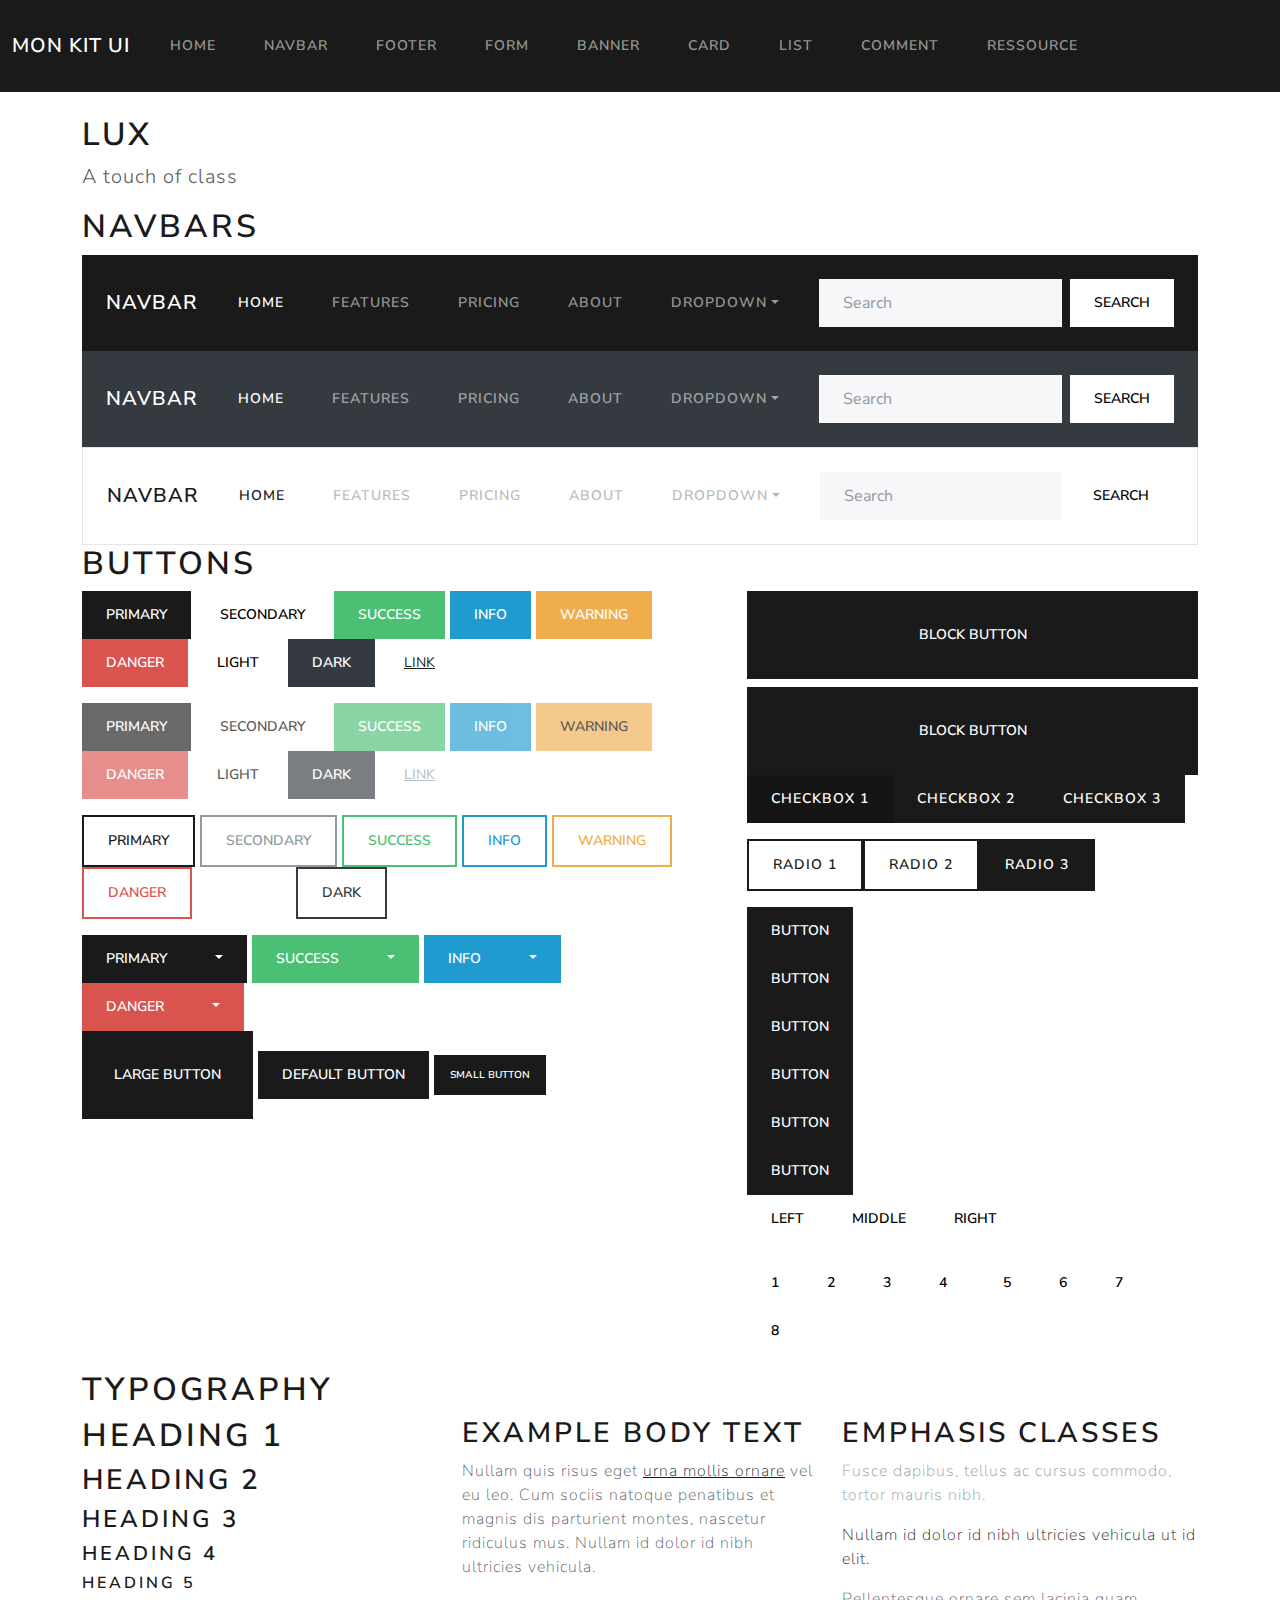
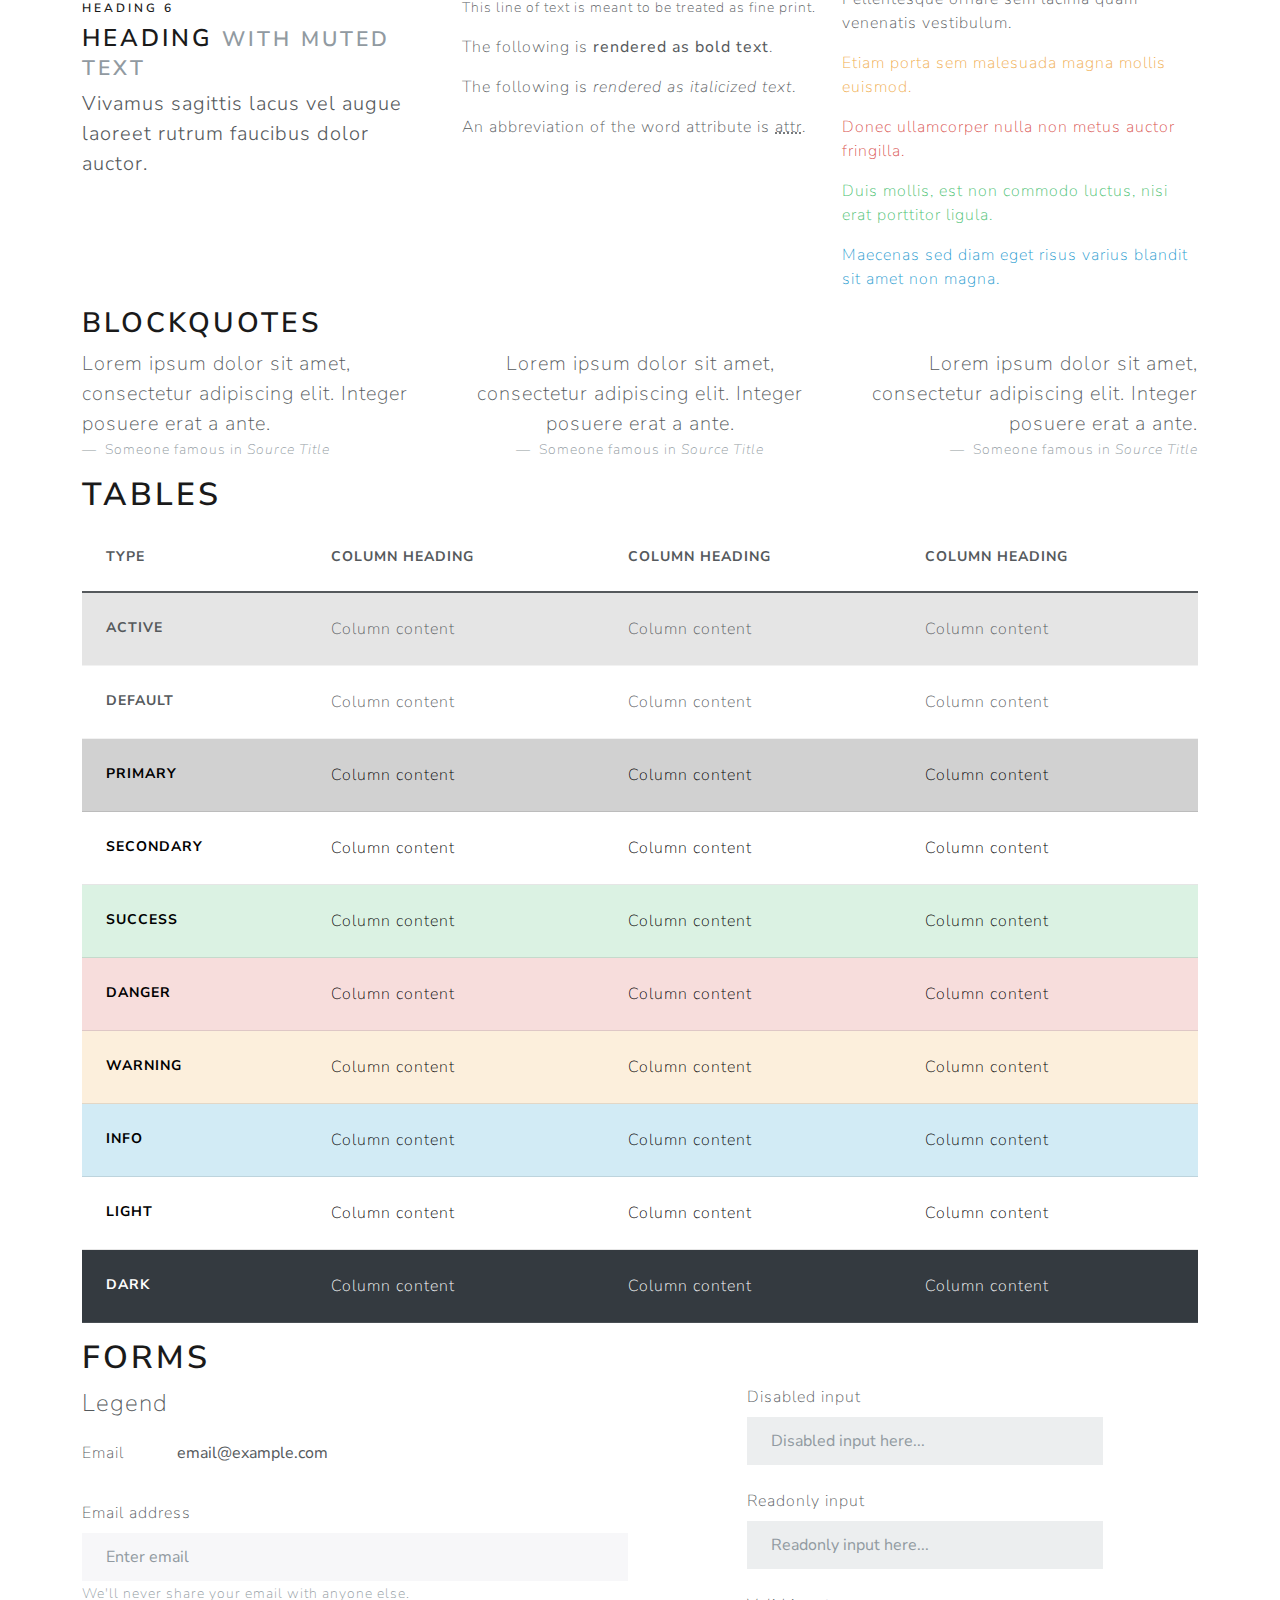
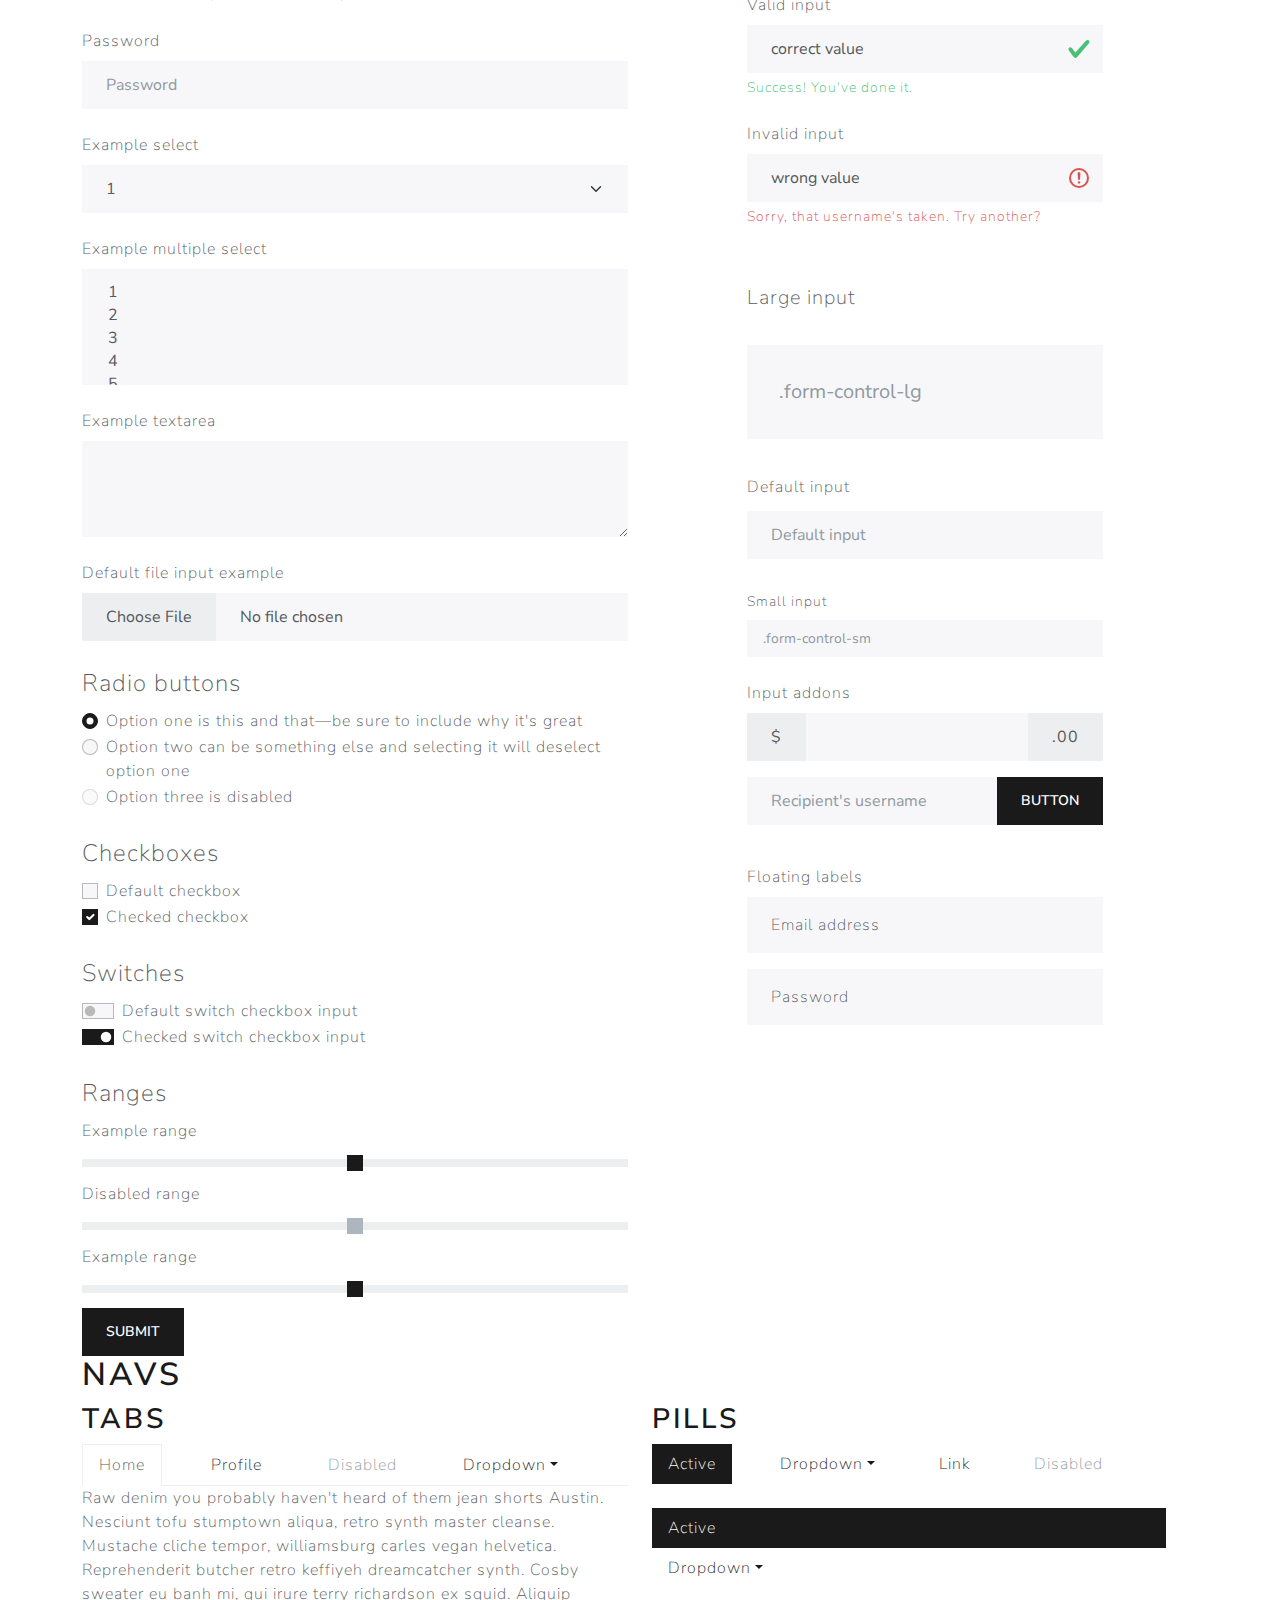
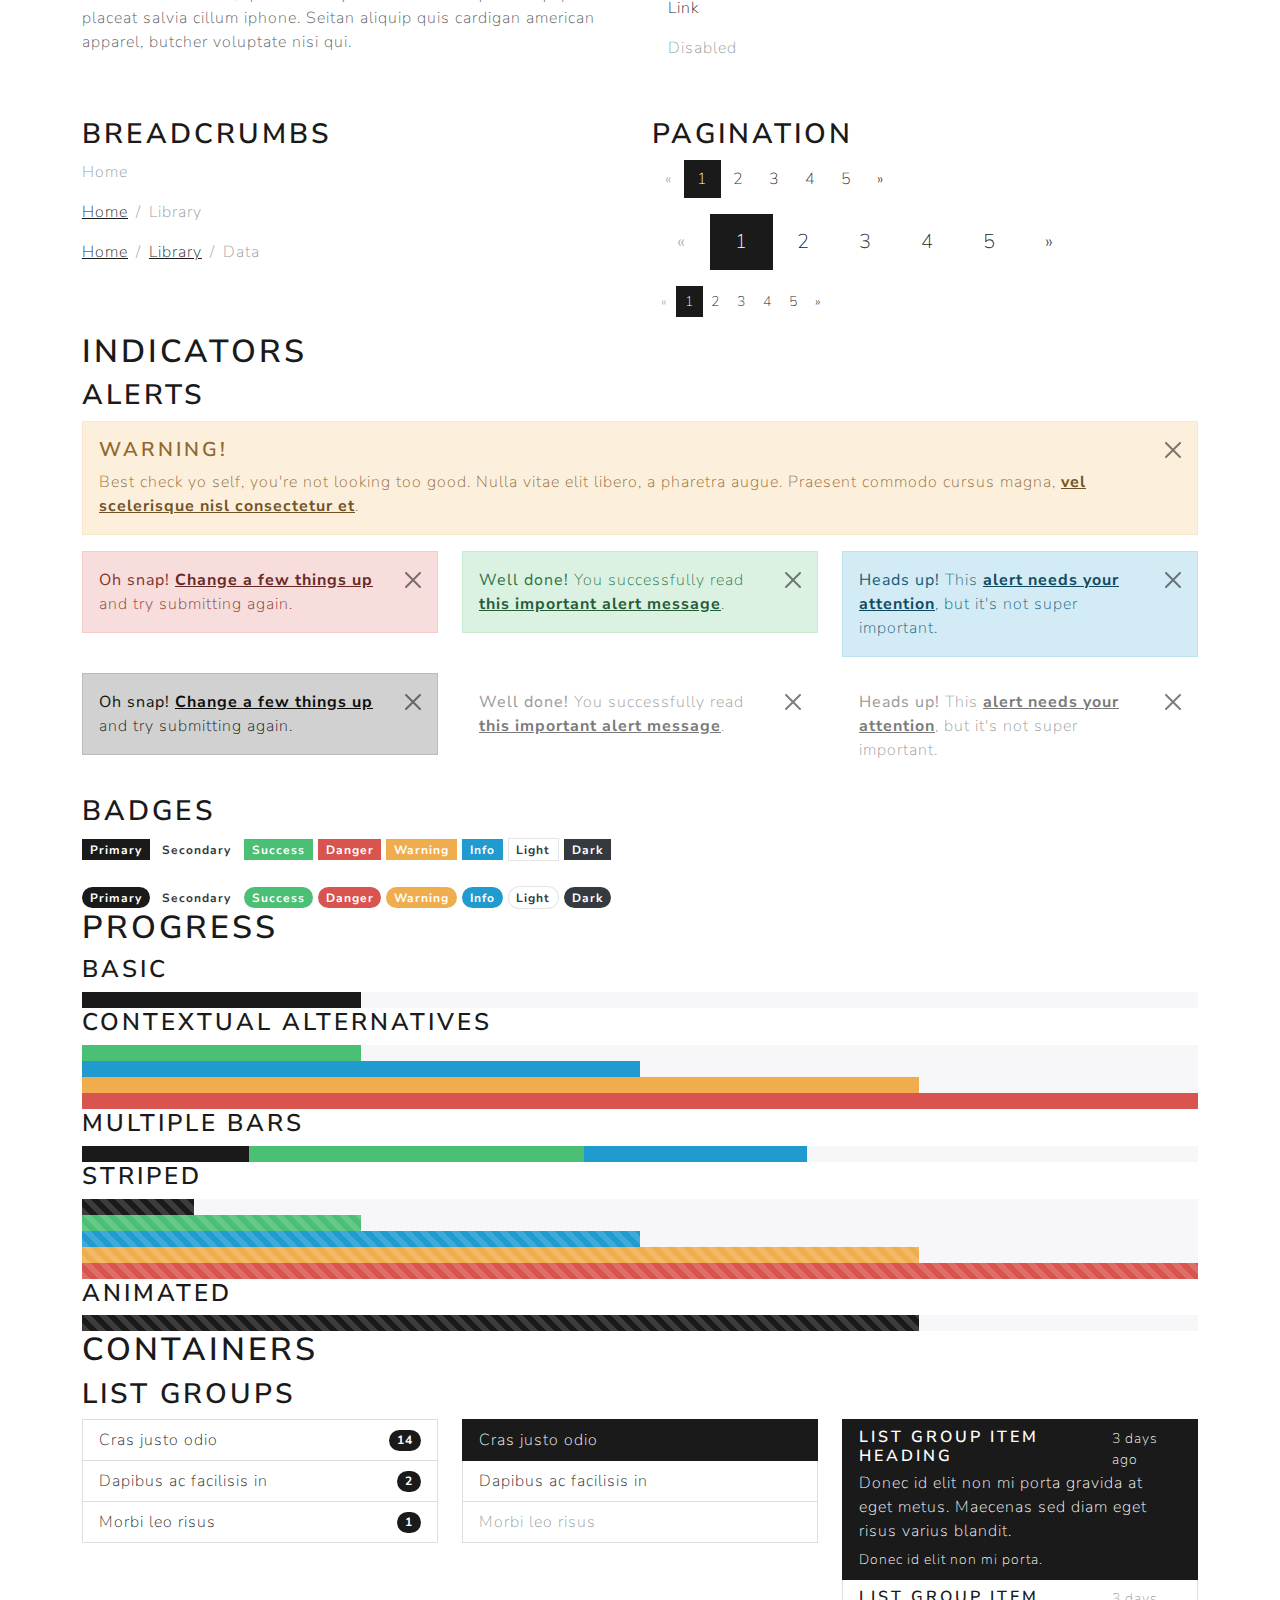
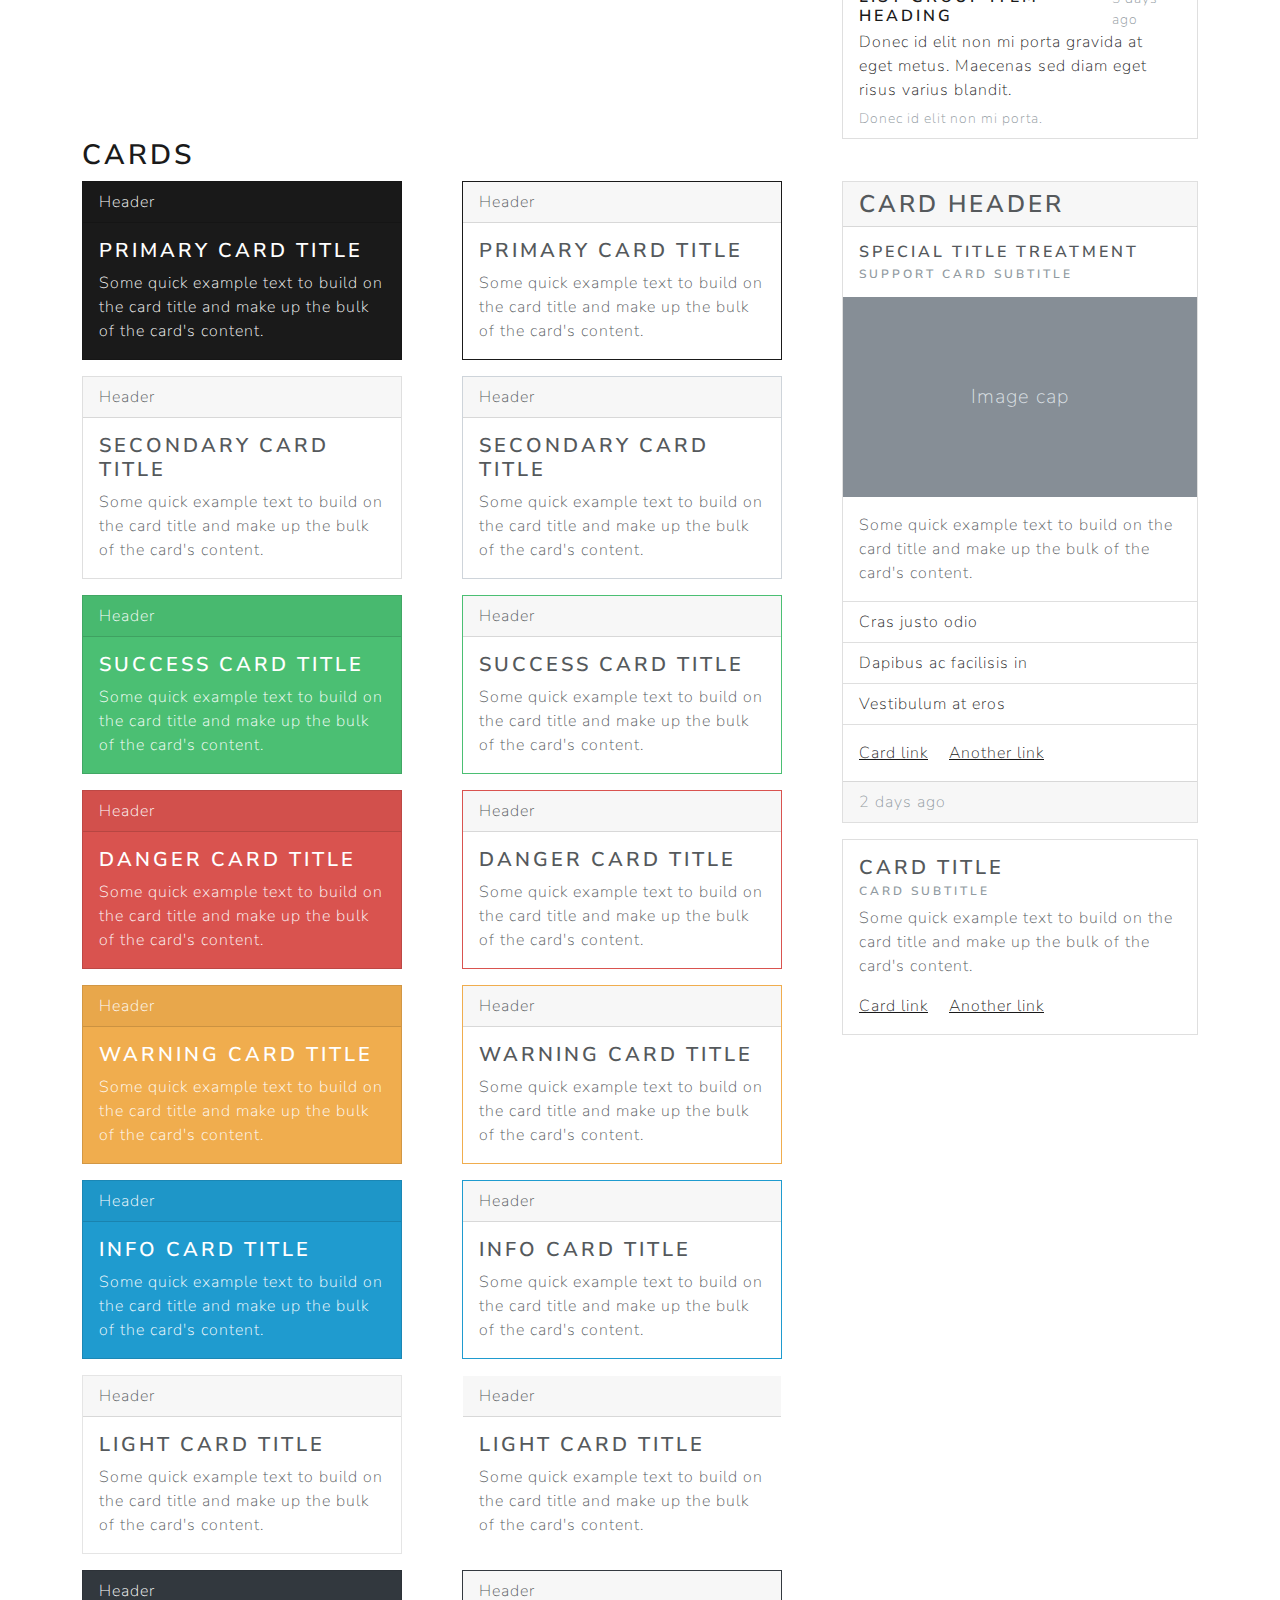
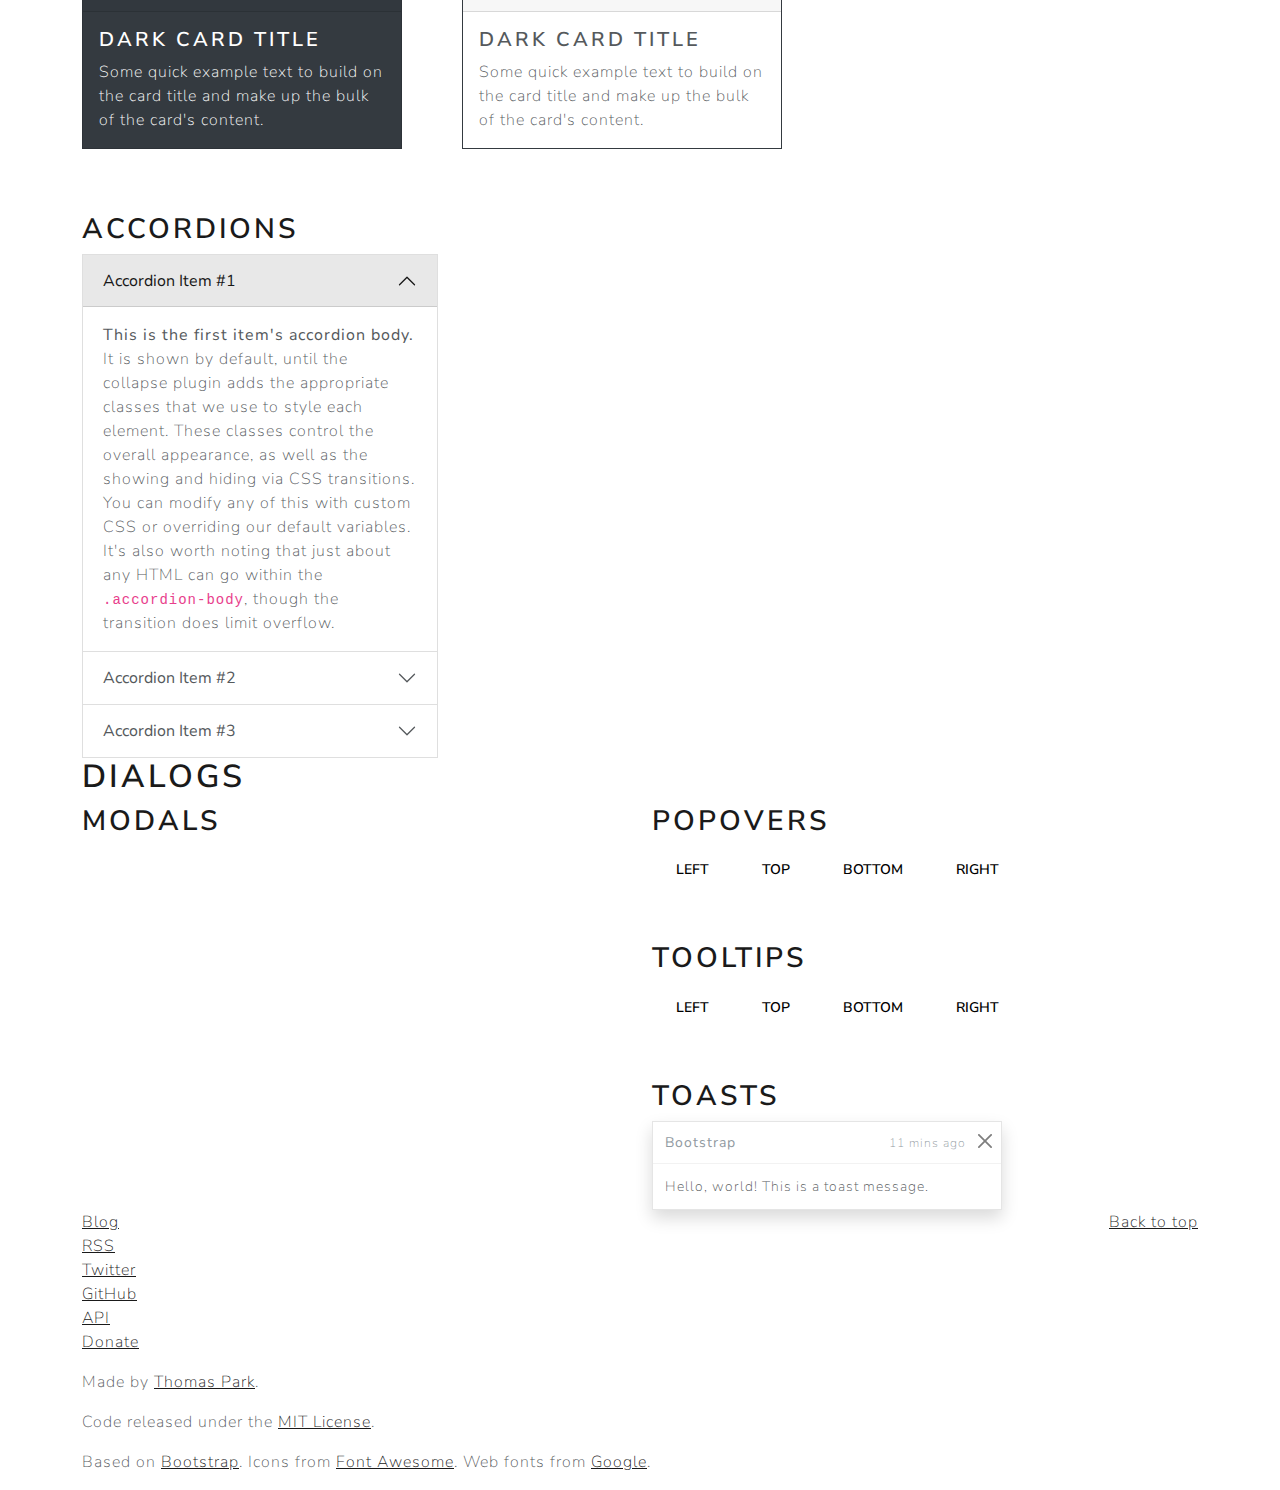
==== commit 29ecbf1d: "projet molécules et organismes" ====
--- a/index.html
+++ b/index.html
@@ -19,77 +19,50 @@
       gtag('config', 'UA-23019901-1');
     </script>
   </head>
-  <body>
-    <div class="navbar navbar-expand-lg fixed-top navbar-light bg-light">
-      <div class="container">
-        <a href="../" class="navbar-brand">Bootswatch</a>
-        <button class="navbar-toggler" type="button" data-bs-toggle="collapse" data-bs-target="#navbarResponsive" aria-controls="navbarResponsive" aria-expanded="false" aria-label="Toggle navigation">
+
+  <body class="all">
+    <nav class="navbar navbar-expand-lg navbar-dark bg-primary">
+      <div class="container-fluid">
+        <a class="navbar-brand" href="index.html">MON KIT UI</a>
+        <button class="navbar-toggler" type="button" data-bs-toggle="collapse" data-bs-target="#navbarColor01" aria-controls="navbarColor01" aria-expanded="false" aria-label="Toggle navigation">
           <span class="navbar-toggler-icon"></span>
         </button>
-        <div class="collapse navbar-collapse" id="navbarResponsive">
-          <ul class="navbar-nav">
-            <li class="nav-item dropdown">
-              <a class="nav-link dropdown-toggle" data-bs-toggle="dropdown" href="#" id="themes">Themes <span class="caret"></span></a>
-              <div class="dropdown-menu" aria-labelledby="themes">
-                <a class="dropdown-item" href="../default/">Default</a>
-                <div class="dropdown-divider"></div>
-                <a class="dropdown-item" href="../cerulean/">Cerulean</a>
-                <a class="dropdown-item" href="../cosmo/">Cosmo</a>
-                <a class="dropdown-item" href="../cyborg/">Cyborg</a>
-                <a class="dropdown-item" href="../darkly/">Darkly</a>
-                <a class="dropdown-item" href="../flatly/">Flatly</a>
-                <a class="dropdown-item" href="../journal/">Journal</a>
-                <a class="dropdown-item" href="../litera/">Litera</a>
-                <a class="dropdown-item" href="../lumen/">Lumen</a>
-                <a class="dropdown-item" href="../lux/">Lux</a>
-                <a class="dropdown-item" href="../materia/">Materia</a>
-                <a class="dropdown-item" href="../minty/">Minty</a>
-                <a class="dropdown-item" href="../morph/">Morph</a>
-                <a class="dropdown-item" href="../pulse/">Pulse</a>
-                <a class="dropdown-item" href="../quartz/">Quartz</a>
-                <a class="dropdown-item" href="../sandstone/">Sandstone</a>
-                <a class="dropdown-item" href="../simplex/">Simplex</a>
-                <a class="dropdown-item" href="../sketchy/">Sketchy</a>
-                <a class="dropdown-item" href="../slate/">Slate</a>
-                <a class="dropdown-item" href="../solar/">Solar</a>
-                <a class="dropdown-item" href="../spacelab/">Spacelab</a>
-                <a class="dropdown-item" href="../superhero/">Superhero</a>
-                <a class="dropdown-item" href="../united/">United</a>
-                <a class="dropdown-item" href="../vapor/">Vapor</a>
-                <a class="dropdown-item" href="../yeti/">Yeti</a>
-                <a class="dropdown-item" href="../zephyr/">Zephyr</a>
-              </div>
+  
+        <div class="collapse navbar-collapse" id="navbarColor01">
+          <ul class="navbar-nav me-auto">
+            <li class="nav-item">
+              <a class="nav-link" href="index.html">Home
+              </a>
             </li>
             <li class="nav-item">
-              <a class="nav-link" href="../help/">Help</a>
+              <a class="nav-link" href="navbar.html">Navbar</a>
             </li>
             <li class="nav-item">
-              <a class="nav-link" href="https://blog.bootswatch.com/">Blog</a>
+              <a class="nav-link" href="footer.html">Footer</a>
             </li>
-            <li class="nav-item dropdown">
-              <a class="nav-link dropdown-toggle" data-bs-toggle="dropdown" href="#" id="download">Lux <span class="caret"></span></a>
-              <div class="dropdown-menu" aria-labelledby="download">
-                <a class="dropdown-item" rel="noopener" target="_blank" href="https://jsfiddle.net/bootswatch/9s3xb42u/">Open in JSFiddle</a>
-                <div class="dropdown-divider"></div>
-                <a class="dropdown-item" href="../5/lux/bootstrap.min.css" download>bootstrap.min.css</a>
-                <a class="dropdown-item" href="../5/lux/bootstrap.css" download>bootstrap.css</a>
-                <div class="dropdown-divider"></div>
-                <a class="dropdown-item" href="../5/lux/_variables.scss" download>_variables.scss</a>
-                <a class="dropdown-item" href="../5/lux/_bootswatch.scss" download>_bootswatch.scss</a>
-              </div>
+            <li class="nav-item">
+              <a class="nav-link" href="authentification_form.html">Form</a>
+            </li>
+            <li class="nav-item">
+              <a class="nav-link" href="banner.html">Banner</a>
+            </li>
+            <li class="nav-item">
+              <a class="nav-link" href="card.html">Card</a>
+            </li>
+            <li class="nav-item">
+              <a class="nav-link" href="cardlist.html">List</a>
+            </li>
+            <li class="nav-item">
+              <a class="nav-link" href="comment.html">Comment</a>
+            </li>
+            <li class="nav-item">
+              <a class="nav-link" href="ressource_presentation.html">Ressource</a>
+            </li>
             </li>
           </ul>
-          <ul class="navbar-nav ms-md-auto">
-            <li class="nav-item">
-              <a target="_blank" rel="noopener" class="nav-link" href="https://github.com/thomaspark/bootswatch/"><i class="fa fa-github"></i> GitHub</a>
-            </li>
-            <li class="nav-item">
-              <a target="_blank" rel="noopener" class="nav-link" href="https://twitter.com/bootswatch"><i class="fa fa-twitter"></i> Twitter</a>
-            </li>
-          </ul>
         </div>
       </div>
-    </div>
+    </nav><br>
 
     <div class="container">
       <div class="page-header" id="banner">
